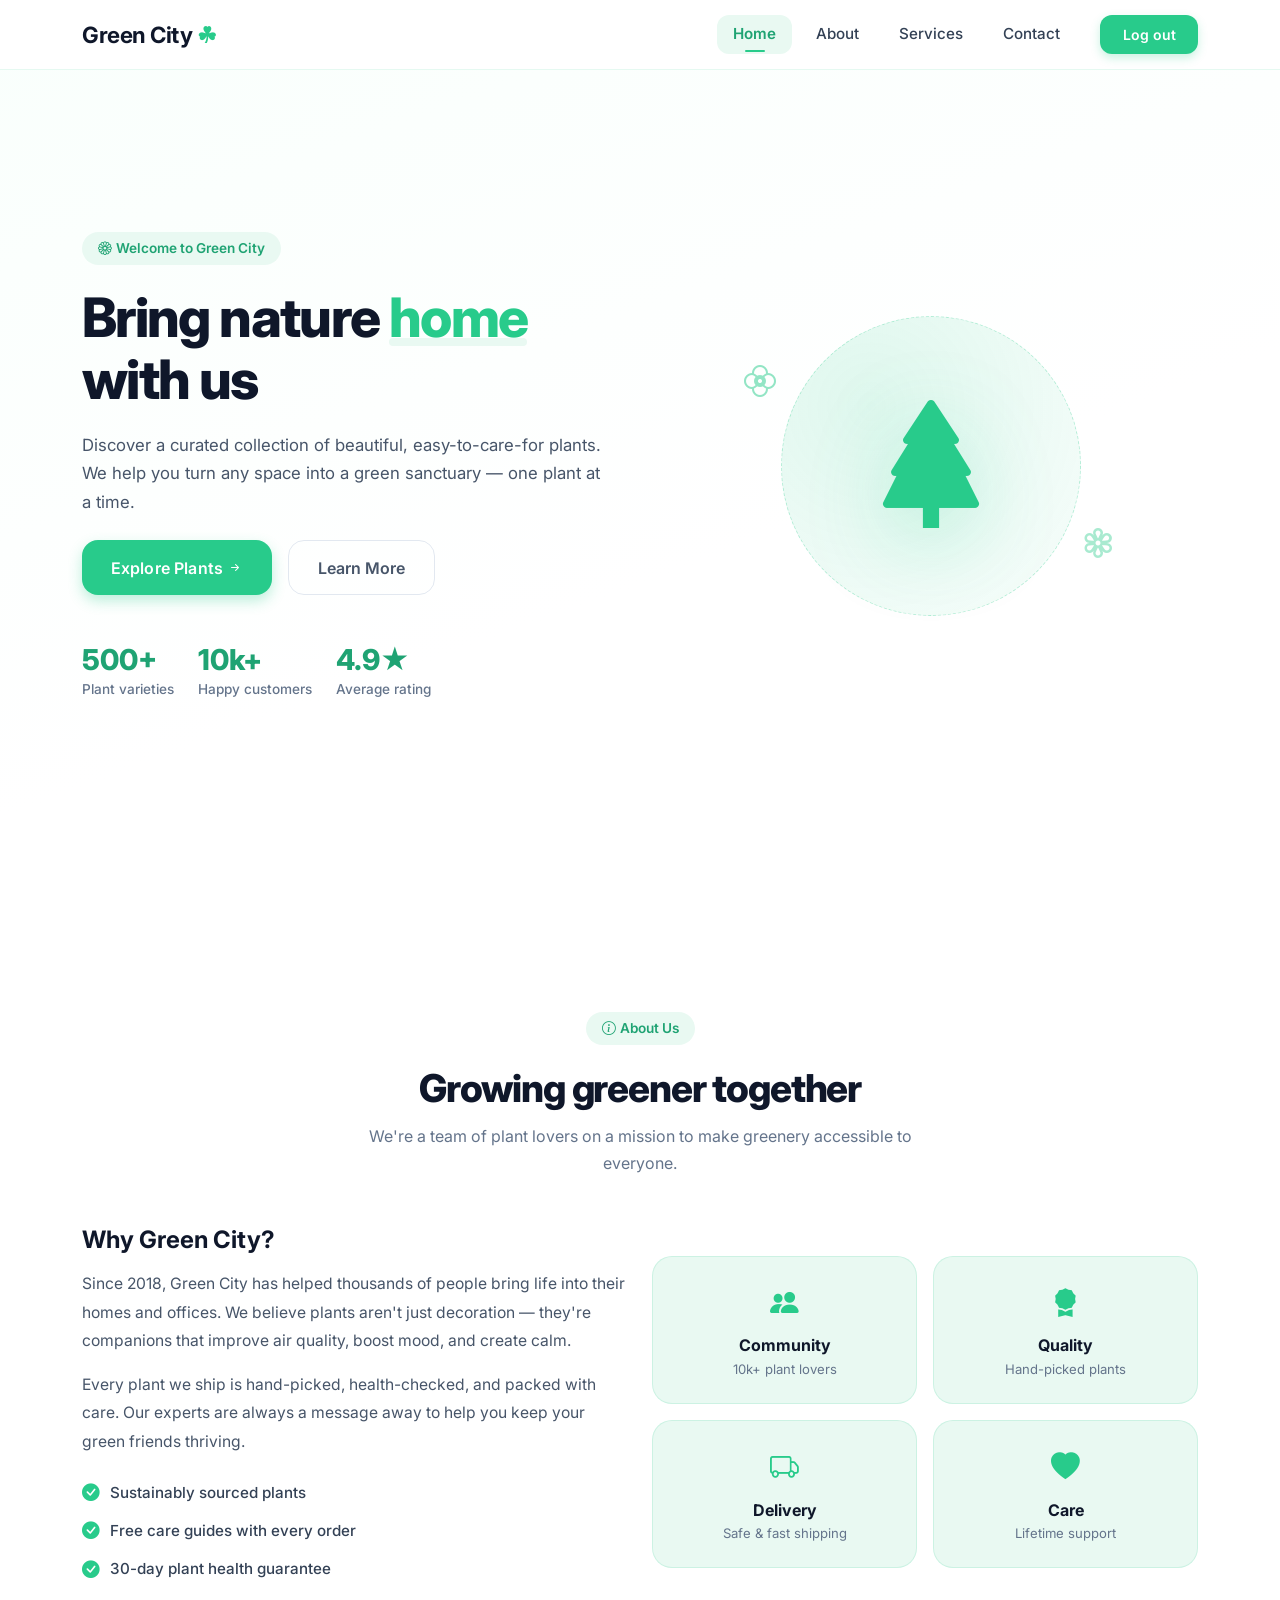
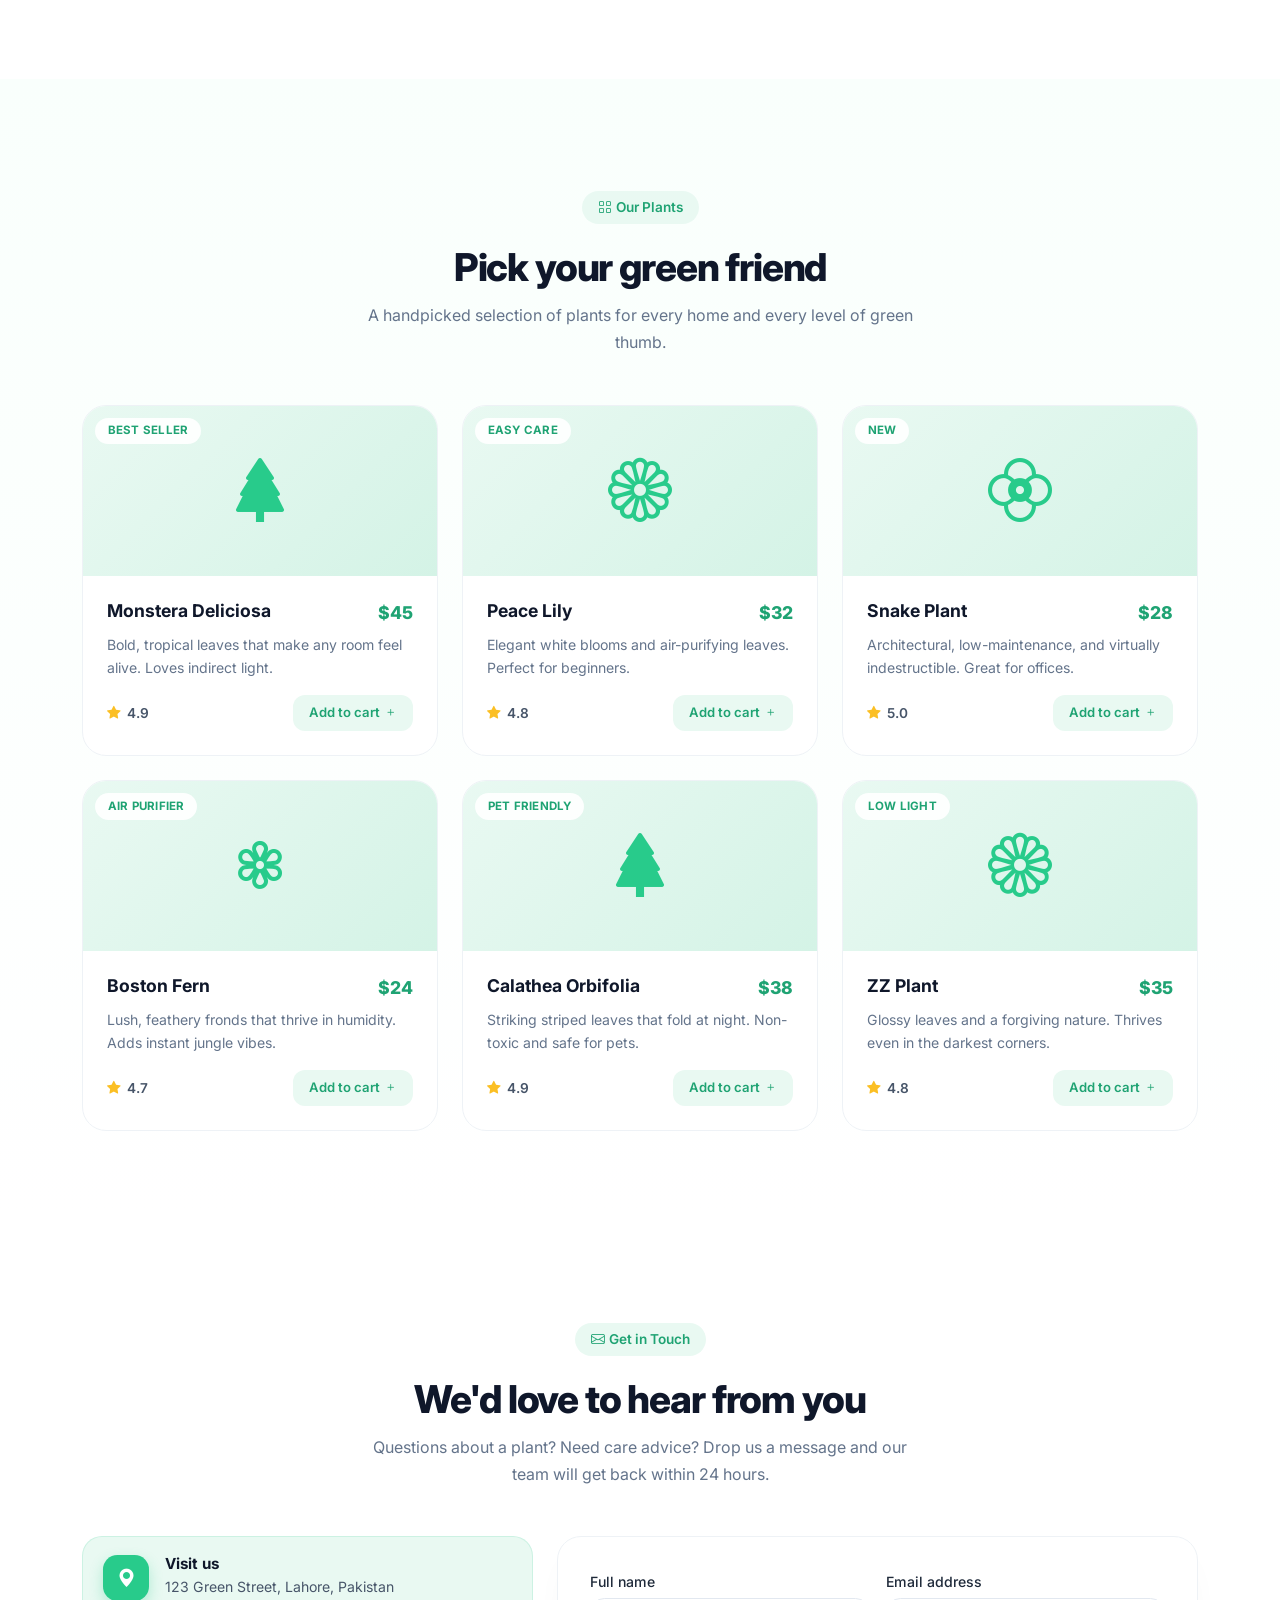
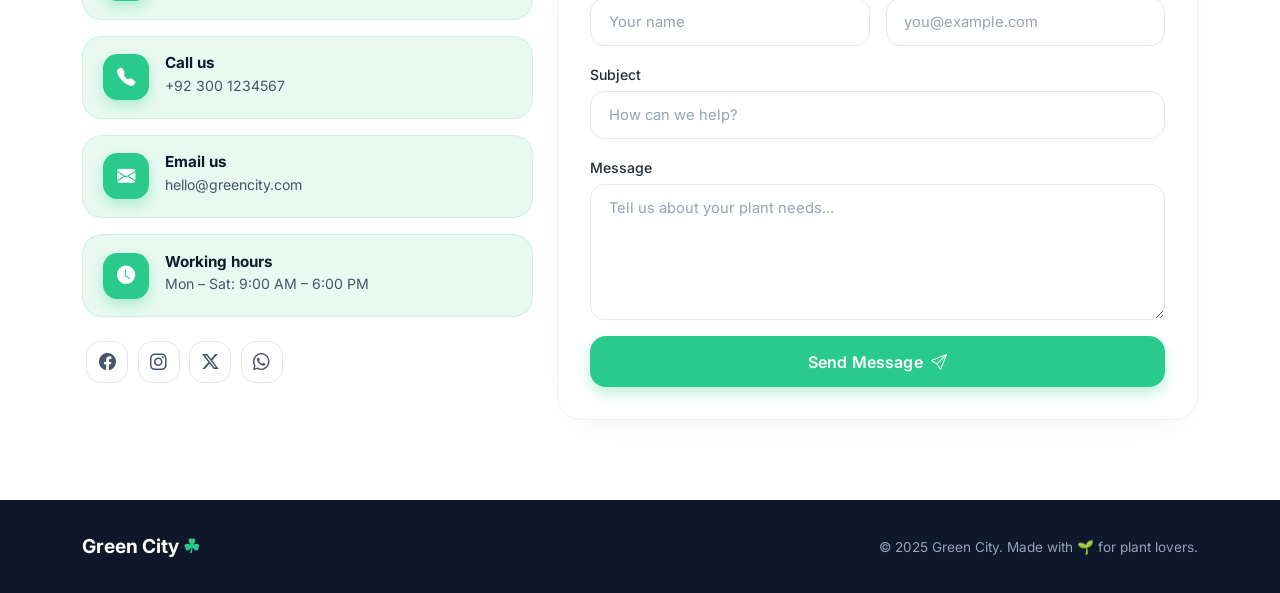
==== pages/dashboard.html @ d9aa39d7 "first commit" ====
<!DOCTYPE html>
<html lang="en">

<head>
    <meta charset="UTF-8">
    <meta name="viewport" content="width=device-width, initial-scale=1.0">
    <title>Dashboard · Green City ☘</title>
    <!-- Bootstrap 5 -->
    <link href="https://cdn.jsdelivr.net/npm/bootstrap@5.3.2/dist/css/bootstrap.min.css" rel="stylesheet">
    <!-- Bootstrap Icons -->
    <link rel="stylesheet" href="https://cdn.jsdelivr.net/npm/bootstrap-icons@1.11.3/font/bootstrap-icons.min.css">
    <!-- Google Font (Inter) -->
    <link href="https://fonts.googleapis.com/css2?family=Inter:opsz,wght@14..32,400;14..32,500;14..32,600;14..32,700;14..32,800&display=swap" rel="stylesheet">
    <!-- External CSS -->
    <link rel="stylesheet" href="../css/style.css">
    <link rel="shortcut icon" href="../fav.png" type="image/x-icon">

</head>

<body class="dashboard-body">

    <!-- ============================================
         NAVBAR
         ============================================ -->
    <nav class="navbar navbar-expand-lg dashboard-navbar fixed-top" id="mainNavbar">
        <div class="container">
            <a class="navbar-brand dashboard-brand" href="#home">
                Green City <span class="leaf">☘</span>
            </a>

            <button class="navbar-toggler" type="button" data-bs-toggle="collapse" data-bs-target="#navMenu" aria-controls="navMenu" aria-expanded="false" aria-label="Toggle navigation">
                <span class="navbar-toggler-icon"></span>
            </button>

            <div class="collapse navbar-collapse" id="navMenu">
                <ul class="navbar-nav ms-auto align-items-lg-center gap-lg-2">
                    <li class="nav-item">
                        <a class="nav-link dashboard-nav-link active" href="#home">Home</a>
                    </li>
                    <li class="nav-item">
                        <a class="nav-link dashboard-nav-link" href="#about">About</a>
                    </li>
                    <li class="nav-item">
                        <a class="nav-link dashboard-nav-link" href="#services">Services</a>
                    </li>
                    <li class="nav-item">
                        <a class="nav-link dashboard-nav-link" href="#contact">Contact</a>
                    </li>
                    <li class="nav-item ms-lg-3">
                        <a href="login.html" class="btn btn-sm dashboard-nav-btn">Log out</a>
                    </li>
                </ul>
            </div>
        </div>
    </nav>

    <!-- ============================================
         HOME SECTION
         ============================================ -->
    <section id="home" class="dashboard-section dashboard-home">
        <div class="container">
            <div class="row align-items-center g-5">
                <div class="col-lg-6" data-animate="fade-up">
                    <span class="dashboard-badge">
                        <i class="bi bi-flower1 me-1"></i> Welcome to Green City
                    </span>
                    <h1 class="dashboard-hero-title">
                        Bring nature <span class="text-brand">home</span> with us
                    </h1>
                    <p class="dashboard-hero-sub">
                        Discover a curated collection of beautiful, easy-to-care-for plants. We help you turn any space into a green sanctuary — one plant at a time.
                    </p>
                    <div class="d-flex flex-wrap gap-3 mt-4">
                        <a href="#services" class="btn-signup dashboard-cta">
                            Explore Plants <i class="bi bi-arrow-right-short ms-1"></i>
                        </a>
                        <a href="#about" class="btn btn-outline-secondary dashboard-cta-outline">
                            Learn More
                        </a>
                    </div>
                    <div class="d-flex flex-wrap gap-4 mt-5">
                        <div class="dashboard-stat">
                            <h3>500+</h3>
                            <p>Plant varieties</p>
                        </div>
                        <div class="dashboard-stat">
                            <h3>10k+</h3>
                            <p>Happy customers</p>
                        </div>
                        <div class="dashboard-stat">
                            <h3>4.9★</h3>
                            <p>Average rating</p>
                        </div>
                    </div>
                </div>

                <div class="col-lg-6 text-center" data-animate="fade-left">
                    <div class="dashboard-hero-visual">
                        <div class="dashboard-hero-circle"></div>
                        <i class="bi bi-tree-fill dashboard-hero-icon"></i>
                        <i class="bi bi-flower2 dashboard-hero-icon-2"></i>
                        <i class="bi bi-flower3 dashboard-hero-icon-3"></i>
                    </div>
                </div>
            </div>
        </div>
    </section>

    <!-- ============================================
         ABOUT SECTION
         ============================================ -->
    <section id="about" class="dashboard-section dashboard-about">
        <div class="container">
            <div class="text-center mb-5" data-animate="fade-up">
                <span class="dashboard-badge">
                    <i class="bi bi-info-circle me-1"></i> About Us
                </span>
                <h2 class="dashboard-section-title">Growing greener together</h2>
                <p class="dashboard-section-sub">
                    We're a team of plant lovers on a mission to make greenery accessible to everyone.
                </p>
            </div>

            <div class="row g-4 align-items-center">
                <div class="col-lg-6" data-animate="fade-right">
                    <h3 class="dashboard-about-heading">Why Green City?</h3>
                    <p class="dashboard-about-text">
                        Since 2018, Green City has helped thousands of people bring life into their homes and offices. We believe plants aren't just decoration — they're companions that improve air quality, boost mood, and create calm.
                    </p>
                    <p class="dashboard-about-text">
                        Every plant we ship is hand-picked, health-checked, and packed with care. Our experts are always a message away to help you keep your green friends thriving.
                    </p>
                    <ul class="dashboard-about-list">
                        <li><i class="bi bi-check-circle-fill"></i> Sustainably sourced plants</li>
                        <li><i class="bi bi-check-circle-fill"></i> Free care guides with every order</li>
                        <li><i class="bi bi-check-circle-fill"></i> 30-day plant health guarantee</li>
                    </ul>
                </div>

                <div class="col-lg-6" data-animate="fade-left">
                    <div class="row g-3">
                        <div class="col-6">
                            <div class="dashboard-info-card">
                                <i class="bi bi-people-fill"></i>
                                <h4>Community</h4>
                                <p>10k+ plant lovers</p>
                            </div>
                        </div>
                        <div class="col-6">
                            <div class="dashboard-info-card">
                                <i class="bi bi-award-fill"></i>
                                <h4>Quality</h4>
                                <p>Hand-picked plants</p>
                            </div>
                        </div>
                        <div class="col-6">
                            <div class="dashboard-info-card">
                                <i class="bi bi-truck"></i>
                                <h4>Delivery</h4>
                                <p>Safe & fast shipping</p>
                            </div>
                        </div>
                        <div class="col-6">
                            <div class="dashboard-info-card">
                                <i class="bi bi-heart-fill"></i>
                                <h4>Care</h4>
                                <p>Lifetime support</p>
                            </div>
                        </div>
                    </div>
                </div>
            </div>
        </div>
    </section>

    <!-- ============================================
         SERVICES / PLANTS SECTION
         ============================================ -->
    <section id="services" class="dashboard-section dashboard-services">
        <div class="container">
            <div class="text-center mb-5" data-animate="fade-up">
                <span class="dashboard-badge">
                    <i class="bi bi-grid me-1"></i> Our Plants
                </span>
                <h2 class="dashboard-section-title">Pick your green friend</h2>
                <p class="dashboard-section-sub">
                    A handpicked selection of plants for every home and every level of green thumb.
                </p>
            </div>

            <div class="row g-4">
                <!-- Plant 1 -->
                <div class="col-md-6 col-lg-4" data-animate="fade-up">
                    <div class="dashboard-plant-card">
                        <div class="dashboard-plant-img">
                            <i class="bi bi-tree-fill"></i>
                            <span class="dashboard-plant-tag">Best Seller</span>
                        </div>
                        <div class="dashboard-plant-body">
                            <div class="d-flex justify-content-between align-items-start">
                                <h4>Monstera Deliciosa</h4>
                                <span class="dashboard-plant-price">$45</span>
                            </div>
                            <p>Bold, tropical leaves that make any room feel alive. Loves indirect light.</p>
                            <div class="d-flex justify-content-between align-items-center mt-3">
                                <span class="dashboard-plant-rating"><i class="bi bi-star-fill"></i> 4.9</span>
                                <a href="#" class="dashboard-plant-btn">Add to cart <i class="bi bi-plus"></i></a>
                            </div>
                        </div>
                    </div>
                </div>

                <!-- Plant 2 -->
                <div class="col-md-6 col-lg-4" data-animate="fade-up" data-delay="100">
                    <div class="dashboard-plant-card">
                        <div class="dashboard-plant-img">
                            <i class="bi bi-flower1"></i>
                            <span class="dashboard-plant-tag">Easy Care</span>
                        </div>
                        <div class="dashboard-plant-body">
                            <div class="d-flex justify-content-between align-items-start">
                                <h4>Peace Lily</h4>
                                <span class="dashboard-plant-price">$32</span>
                            </div>
                            <p>Elegant white blooms and air-purifying leaves. Perfect for beginners.</p>
                            <div class="d-flex justify-content-between align-items-center mt-3">
                                <span class="dashboard-plant-rating"><i class="bi bi-star-fill"></i> 4.8</span>
                                <a href="#" class="dashboard-plant-btn">Add to cart <i class="bi bi-plus"></i></a>
                            </div>
                        </div>
                    </div>
                </div>

                <!-- Plant 3 -->
                <div class="col-md-6 col-lg-4" data-animate="fade-up" data-delay="200">
                    <div class="dashboard-plant-card">
                        <div class="dashboard-plant-img">
                            <i class="bi bi-flower2"></i>
                            <span class="dashboard-plant-tag">New</span>
                        </div>
                        <div class="dashboard-plant-body">
                            <div class="d-flex justify-content-between align-items-start">
                                <h4>Snake Plant</h4>
                                <span class="dashboard-plant-price">$28</span>
                            </div>
                            <p>Architectural, low-maintenance, and virtually indestructible. Great for offices.</p>
                            <div class="d-flex justify-content-between align-items-center mt-3">
                                <span class="dashboard-plant-rating"><i class="bi bi-star-fill"></i> 5.0</span>
                                <a href="#" class="dashboard-plant-btn">Add to cart <i class="bi bi-plus"></i></a>
                            </div>
                        </div>
                    </div>
                </div>

                <!-- Plant 4 -->
                <div class="col-md-6 col-lg-4" data-animate="fade-up">
                    <div class="dashboard-plant-card">
                        <div class="dashboard-plant-img">
                            <i class="bi bi-flower3"></i>
                            <span class="dashboard-plant-tag">Air Purifier</span>
                        </div>
                        <div class="dashboard-plant-body">
                            <div class="d-flex justify-content-between align-items-start">
                                <h4>Boston Fern</h4>
                                <span class="dashboard-plant-price">$24</span>
                            </div>
                            <p>Lush, feathery fronds that thrive in humidity. Adds instant jungle vibes.</p>
                            <div class="d-flex justify-content-between align-items-center mt-3">
                                <span class="dashboard-plant-rating"><i class="bi bi-star-fill"></i> 4.7</span>
                                <a href="#" class="dashboard-plant-btn">Add to cart <i class="bi bi-plus"></i></a>
                            </div>
                        </div>
                    </div>
                </div>

                <!-- Plant 5 -->
                <div class="col-md-6 col-lg-4" data-animate="fade-up" data-delay="100">
                    <div class="dashboard-plant-card">
                        <div class="dashboard-plant-img">
                            <i class="bi bi-tree-fill"></i>
                            <span class="dashboard-plant-tag">Pet Friendly</span>
                        </div>
                        <div class="dashboard-plant-body">
                            <div class="d-flex justify-content-between align-items-start">
                                <h4>Calathea Orbifolia</h4>
                                <span class="dashboard-plant-price">$38</span>
                            </div>
                            <p>Striking striped leaves that fold at night. Non-toxic and safe for pets.</p>
                            <div class="d-flex justify-content-between align-items-center mt-3">
                                <span class="dashboard-plant-rating"><i class="bi bi-star-fill"></i> 4.9</span>
                                <a href="#" class="dashboard-plant-btn">Add to cart <i class="bi bi-plus"></i></a>
                            </div>
                        </div>
                    </div>
                </div>

                <!-- Plant 6 -->
                <div class="col-md-6 col-lg-4" data-animate="fade-up" data-delay="200">
                    <div class="dashboard-plant-card">
                        <div class="dashboard-plant-img">
                            <i class="bi bi-flower1"></i>
                            <span class="dashboard-plant-tag">Low Light</span>
                        </div>
                        <div class="dashboard-plant-body">
                            <div class="d-flex justify-content-between align-items-start">
                                <h4>ZZ Plant</h4>
                                <span class="dashboard-plant-price">$35</span>
                            </div>
                            <p>Glossy leaves and a forgiving nature. Thrives even in the darkest corners.</p>
                            <div class="d-flex justify-content-between align-items-center mt-3">
                                <span class="dashboard-plant-rating"><i class="bi bi-star-fill"></i> 4.8</span>
                                <a href="#" class="dashboard-plant-btn">Add to cart <i class="bi bi-plus"></i></a>
                            </div>
                        </div>
                    </div>
                </div>
            </div>
        </div>
    </section>

    <!-- ============================================
         CONTACT SECTION
         ============================================ -->
    <section id="contact" class="dashboard-section dashboard-contact">
        <div class="container">
            <div class="text-center mb-5" data-animate="fade-up">
                <span class="dashboard-badge">
                    <i class="bi bi-envelope me-1"></i> Get in Touch
                </span>
                <h2 class="dashboard-section-title">We'd love to hear from you</h2>
                <p class="dashboard-section-sub">
                    Questions about a plant? Need care advice? Drop us a message and our team will get back within 24 hours.
                </p>
            </div>

            <div class="row g-4">
                <!-- Contact info -->
                <div class="col-lg-5" data-animate="fade-right">
                    <div class="dashboard-contact-info">
                        <div class="dashboard-contact-item">
                            <div class="dashboard-contact-icon">
                                <i class="bi bi-geo-alt-fill"></i>
                            </div>
                            <div>
                                <h5>Visit us</h5>
                                <p>123 Green Street, Lahore, Pakistan</p>
                            </div>
                        </div>

                        <div class="dashboard-contact-item">
                            <div class="dashboard-contact-icon">
                                <i class="bi bi-telephone-fill"></i>
                            </div>
                            <div>
                                <h5>Call us</h5>
                                <p>+92 300 1234567</p>
                            </div>
                        </div>

                        <div class="dashboard-contact-item">
                            <div class="dashboard-contact-icon">
                                <i class="bi bi-envelope-fill"></i>
                            </div>
                            <div>
                                <h5>Email us</h5>
                                <p>hello@greencity.com</p>
                            </div>
                        </div>

                        <div class="dashboard-contact-item">
                            <div class="dashboard-contact-icon">
                                <i class="bi bi-clock-fill"></i>
                            </div>
                            <div>
                                <h5>Working hours</h5>
                                <p>Mon – Sat: 9:00 AM – 6:00 PM</p>
                            </div>
                        </div>

                        <!-- Social icons -->
                        <div class="dashboard-contact-social">
                            <a href="#" aria-label="Facebook"><i class="bi bi-facebook"></i></a>
                            <a href="#" aria-label="Instagram"><i class="bi bi-instagram"></i></a>
                            <a href="#" aria-label="Twitter"><i class="bi bi-twitter-x"></i></a>
                            <a href="#" aria-label="WhatsApp"><i class="bi bi-whatsapp"></i></a>
                        </div>
                    </div>
                </div>

                <!-- Contact form -->
                <div class="col-lg-7" data-animate="fade-left">
                    <div class="dashboard-contact-form">
                        <form>
                            <div class="row g-3">
                                <div class="col-md-6">
                                    <label for="contactName" class="form-label">Full name</label>
                                    <input type="text" class="form-control" id="contactName" placeholder="Your name" required>
                                </div>
                                <div class="col-md-6">
                                    <label for="contactEmail" class="form-label">Email address</label>
                                    <input type="email" class="form-control" id="contactEmail" placeholder="you@example.com" required>
                                </div>
                                <div class="col-12">
                                    <label for="contactSubject" class="form-label">Subject</label>
                                    <input type="text" class="form-control" id="contactSubject" placeholder="How can we help?">
                                </div>
                                <div class="col-12">
                                    <label for="contactMessage" class="form-label">Message</label>
                                    <textarea class="form-control" id="contactMessage" rows="5" placeholder="Tell us about your plant needs..." required></textarea>
                                </div>
                                <div class="col-12">
                                    <button type="submit" class="btn-signup w-100">
                                        Send Message <i class="bi bi-send ms-1"></i>
                                    </button>
                                </div>
                            </div>
                        </form>
                    </div>
                </div>
            </div>
        </div>
    </section>

    <!-- ============================================
         FOOTER
         ============================================ -->
    <footer class="dashboard-footer">
        <div class="container">
            <div class="d-flex flex-wrap justify-content-between align-items-center gap-3">
                <div class="dashboard-brand-footer">Green City <span class="leaf">☘</span></div>
                <p class="mb-0 dashboard-footer-text">© 2025 Green City. Made with 🌱 for plant lovers.</p>
            </div>
        </div>
    </footer>

    <!-- Bootstrap JS -->
    <script src="https://cdn.jsdelivr.net/npm/bootstrap@5.3.2/dist/js/bootstrap.bundle.min.js"></script>

    <!-- DASHBOARD JS -->
    <script>
        document.querySelectorAll('a[href^="#"]').forEach(anchor => {
            anchor.addEventListener('click', function (e) {
                const targetId = this.getAttribute('href');
                if (targetId === '#') return;
                const target = document.querySelector(targetId);
                if (target) {
                    e.preventDefault();
                    const offset = 80;
                    const top = target.getBoundingClientRect().top + window.pageYOffset - offset;
                    window.scrollTo({ top, behavior: 'smooth' });

                    const navbarCollapse = document.getElementById('navMenu');
                    if (navbarCollapse.classList.contains('show')) {
                        new bootstrap.Collapse(navbarCollapse).hide();
                    }
                }
            });
        });

        const sections = document.querySelectorAll('section[id]');
        const navLinks = document.querySelectorAll('.dashboard-nav-link');

        function setActiveLink() {
            let current = '';
            const scrollPos = window.pageYOffset + 120;

            sections.forEach(section => {
                if (scrollPos >= section.offsetTop && scrollPos < section.offsetTop + section.offsetHeight) {
                    current = section.getAttribute('id');
                }
            });

            navLinks.forEach(link => {
                link.classList.remove('active');
                if (link.getAttribute('href') === '#' + current) {
                    link.classList.add('active');
                }
            });
        }

        window.addEventListener('scroll', setActiveLink);
        window.addEventListener('load', setActiveLink);

        const navbar = document.getElementById('mainNavbar');
        window.addEventListener('scroll', () => {
            if (window.pageYOffset > 20) {
                navbar.classList.add('navbar-scrolled');
            } else {
                navbar.classList.remove('navbar-scrolled');
            }
        });

        const animateEls = document.querySelectorAll('[data-animate]');
        const observer = new IntersectionObserver((entries) => {
            entries.forEach(entry => {
                if (entry.isIntersecting) {
                    const delay = entry.target.dataset.delay || 0;
                    setTimeout(() => {
                        entry.target.classList.add('animated');
                    }, delay);
                    observer.unobserve(entry.target);
                }
            });
        }, { threshold: 0.15 });

        animateEls.forEach(el => {
            el.classList.add('animate-init');
            observer.observe(el);
        });
    </script>

</body>

</html>
---- css/style.css ----
/* ============================================
   Green City ☘ - Signup/Login Styles
   #28CB8B Theme with Animations
   ============================================ */


/* --- base & theme --- */

:root {
    --brand: #28CB8B;
    --brand-light: #e9f9f2;
    --brand-dark: #1fa373;
}

* {
    box-sizing: border-box;
}

body {
    font-family: 'Inter', -apple-system, BlinkMacSystemFont, 'Segoe UI', Roboto, sans-serif;
    background: linear-gradient(145deg, #f9fffc 0%, #ffffff 100%);
    min-height: 100vh;
    display: flex;
    align-items: center;
    justify-content: center;
    margin: 0;
    padding: 1.5rem;
}


/* ============================================
   ANIMATIONS
   ============================================ */

@keyframes fadeInUp {
    from {
        opacity: 0;
        transform: translateY(30px);
    }
    to {
        opacity: 1;
        transform: translateY(0);
    }
}

@keyframes fadeInLeft {
    from {
        opacity: 0;
        transform: translateX(-30px);
    }
    to {
        opacity: 1;
        transform: translateX(0);
    }
}

@keyframes fadeInRight {
    from {
        opacity: 0;
        transform: translateX(30px);
    }
    to {
        opacity: 1;
        transform: translateX(0);
    }
}

@keyframes floatIcon {
    0%,
    100% {
        transform: translateY(0);
    }
    50% {
        transform: translateY(-10px);
    }
}

@keyframes pulseGlow {
    0%,
    100% {
        box-shadow: 0 6px 14px rgba(40, 203, 139, 0.3);
    }
    50% {
        box-shadow: 0 6px 22px rgba(40, 203, 139, 0.55);
    }
}

@keyframes shimmer {
    0% {
        background-position: -200% center;
    }
    100% {
        background-position: 200% center;
    }
}

@keyframes popIn {
    0% {
        opacity: 0;
        transform: scale(0.7);
    }
    70% {
        transform: scale(1.05);
    }
    100% {
        opacity: 1;
        transform: scale(1);
    }
}


/* main card – white, soft shadow, subtle green border */

.signup-card {
    background: #ffffff;
    border-radius: 2rem;
    box-shadow: 0 25px 50px -12px rgba(0, 0, 0, 0.15), 0 0 0 1px rgba(40, 203, 139, 0.15);
    overflow: hidden;
    width: 100%;
    max-width: 1100px;
    transition: all 0.2s ease;
    animation: fadeInUp 0.7s ease both;
}


/* left side – form area */

.signup-left {
    background: #ffffff;
    padding: 2.5rem 2.2rem;
    animation: fadeInLeft 0.8s ease 0.15s both;
}

@media (min-width: 768px) {
    .signup-left {
        padding: 3rem 3rem 3rem 3.2rem;
    }
}


/* right side – brand / visual (accent #28CB8B) */

.signup-right {
    background: var(--brand);
    background-image: radial-gradient(circle at 20% 30%, rgba(255, 255, 255, 0.18) 0%, transparent 40%), radial-gradient(circle at 80% 70%, rgba(255, 255, 255, 0.12) 0%, transparent 45%);
    color: white;
    padding: 2.5rem;
    display: flex;
    flex-direction: column;
    justify-content: center;
    align-items: center;
    text-align: center;
    min-height: 280px;
    position: relative;
    overflow: hidden;
    animation: fadeInRight 0.8s ease 0.25s both;
}

@media (min-width: 992px) {
    .signup-right {
        min-height: 100%;
        padding: 3rem 2.5rem;
    }
}


/* decorative circles (white transparent) */

.signup-right::before {
    content: '';
    position: absolute;
    top: -30px;
    right: -30px;
    width: 160px;
    height: 160px;
    border-radius: 50%;
    background: rgba(255, 255, 255, 0.08);
    pointer-events: none;
    animation: popIn 1.2s ease 0.5s both;
}

.signup-right::after {
    content: '';
    position: absolute;
    bottom: -40px;
    left: -20px;
    width: 200px;
    height: 200px;
    border-radius: 50%;
    background: rgba(255, 255, 255, 0.06);
    pointer-events: none;
    animation: popIn 1.4s ease 0.7s both;
}


/* brand name – Green City ☘ */

.brand-name {
    font-weight: 700;
    font-size: 1.6rem;
    letter-spacing: -0.02em;
    margin-bottom: 0.75rem;
    color: #ffffff;
    position: relative;
    z-index: 2;
    animation: fadeInUp 0.6s ease 0.4s both;
    display: inline-flex;
    align-items: center;
    gap: 0.3rem;
}

.brand-name .leaf {
    display: inline-block;
    animation: floatIcon 3s ease-in-out infinite;
    font-size: 1.4rem;
}


/* brand icon & heading */

.brand-icon {
    font-size: 2.8rem;
    margin-bottom: 0.75rem;
    color: rgba(255, 255, 255, 0.95);
    filter: drop-shadow(0 4px 6px rgba(0, 0, 0, 0.05));
    position: relative;
    z-index: 1;
    animation: floatIcon 3.5s ease-in-out infinite;
}

.brand-title {
    font-weight: 600;
    font-size: 1.8rem;
    letter-spacing: -0.02em;
    margin-bottom: 0.5rem;
    line-height: 1.3;
    position: relative;
    z-index: 1;
    animation: fadeInUp 0.7s ease 0.55s both;
}

.brand-sub {
    font-size: 1rem;
    opacity: 0.9;
    font-weight: 400;
    max-width: 280px;
    margin: 0 auto;
    position: relative;
    z-index: 1;
    animation: fadeInUp 0.7s ease 0.65s both;
}


/* form elements */

.form-label {
    font-weight: 500;
    font-size: 0.9rem;
    color: #1f2a3a;
    margin-bottom: 0.4rem;
}

.form-control {
    border: 1.5px solid #e2e8f0;
    border-radius: 1rem;
    padding: 0.8rem 1.2rem;
    font-size: 0.95rem;
    transition: all 0.2s ease;
    background-color: #ffffff;
    animation: fadeInUp 0.5s ease 0.3s both;
}

.form-control:focus {
    border-color: var(--brand);
    box-shadow: 0 0 0 4px rgba(40, 203, 139, 0.2);
    outline: none;
    transform: translateY(-1px);
}

.form-control::placeholder {
    color: #94a3b8;
    font-weight: 400;
}


/* stagger input animations */

.signup-left .mb-3:nth-of-type(1) .form-control {
    animation-delay: 0.3s;
}

.signup-left .mb-3:nth-of-type(2) .form-control {
    animation-delay: 0.4s;
}

.signup-left .mb-3:nth-of-type(3) .form-control {
    animation-delay: 0.5s;
}


/* custom checkbox */

.form-check-input {
    width: 1.1rem;
    height: 1.1rem;
    border: 1.5px solid #cbd5e1;
    border-radius: 0.35rem;
    margin-top: 0.2rem;
    cursor: pointer;
    transition: all 0.15s ease;
}

.form-check-input:checked {
    background-color: var(--brand);
    border-color: var(--brand);
}

.form-check-input:focus {
    box-shadow: 0 0 0 4px rgba(40, 203, 139, 0.25);
    border-color: var(--brand);
}

.form-check-label {
    font-size: 0.9rem;
    color: #334155;
    margin-left: 0.2rem;
    cursor: pointer;
}


/* button */

.btn-signup {
    background: var(--brand);
    border: none;
    color: white;
    font-weight: 600;
    padding: 0.9rem 1.5rem;
    border-radius: 1rem;
    font-size: 1rem;
    letter-spacing: 0.01em;
    transition: all 0.25s ease;
    box-shadow: 0 6px 14px rgba(40, 203, 139, 0.3);
    width: 100%;
    cursor: pointer;
    position: relative;
    overflow: hidden;
    animation: fadeInUp 0.6s ease 0.7s both, pulseGlow 3s ease-in-out 1.5s infinite;
}

.btn-signup::before {
    content: '';
    position: absolute;
    top: 0;
    left: -100%;
    width: 100%;
    height: 100%;
    background: linear-gradient(90deg, transparent, rgba(255, 255, 255, 0.3), transparent);
    transition: left 0.5s ease;
}

.btn-signup:hover::before {
    left: 100%;
}

.btn-signup:hover {
    background: var(--brand-dark);
    box-shadow: 0 8px 18px rgba(40, 203, 139, 0.4);
    transform: translateY(-2px);
    color: white;
}

.btn-signup:active {
    transform: translateY(0) scale(0.98);
    box-shadow: 0 4px 10px rgba(40, 203, 139, 0.3);
}

.btn-signup:focus-visible {
    outline: 2px solid var(--brand-dark);
    outline-offset: 2px;
}


/* guest button */

.btn-outline-secondary {
    transition: all 0.25s ease;
    animation: fadeInUp 0.6s ease 0.8s both;
}

.btn-outline-secondary:hover {
    background-color: var(--brand-light);
    border-color: var(--brand) !important;
    color: var(--brand-dark) !important;
    transform: translateY(-2px);
}


/* links */

.login-link {
    color: var(--brand-dark);
    font-weight: 600;
    text-decoration: none;
    transition: color 0.15s;
    position: relative;
}

.login-link::after {
    content: '';
    position: absolute;
    bottom: -2px;
    left: 0;
    width: 0;
    height: 2px;
    background: var(--brand);
    transition: width 0.25s ease;
}

.login-link:hover {
    color: var(--brand);
}

.login-link:hover::after {
    width: 100%;
}


/* small text */

.text-muted-custom {
    color: #64748b;
    font-size: 0.85rem;
    animation: fadeInUp 0.6s ease 0.9s both;
}


/* left side heading */

.welcome-heading {
    font-weight: 700;
    font-size: 1.9rem;
    letter-spacing: -0.02em;
    color: #0f172a;
    margin-bottom: 0.25rem;
    animation: fadeInUp 0.6s ease 0.2s both;
}

.welcome-sub {
    color: #475569;
    font-size: 1rem;
    margin-bottom: 1.8rem;
    animation: fadeInUp 0.6s ease 0.3s both;
}


/* inner wrapper for form */

.signup-left .inner {
    max-width: 400px;
    margin: 0 auto;
}


/* social proof badges on right side */

.badge {
    font-weight: 500;
    font-size: 0.85rem;
    animation: popIn 0.6s ease 0.9s both;
}


/* responsiveness tweaks */

@media (max-width: 767.98px) {
    .signup-card {
        border-radius: 1.5rem;
    }
    .signup-left {
        padding: 1.8rem 1.5rem;
    }
    .welcome-heading {
        font-size: 1.6rem;
    }
    .brand-title {
        font-size: 1.5rem;
    }
    .brand-name {
        font-size: 1.3rem;
    }
    body {
        padding: 0.8rem;
    }
}


/* reduced motion */

@media (prefers-reduced-motion: reduce) {
    *,
    *::before,
    *::after {
        animation-duration: 0.01ms !important;
        animation-iteration-count: 1 !important;
        transition-duration: 0.01ms !important;
    }
}
/* ============================================
   DASHBOARD STYLES – Green City ☘
   ============================================ */

body.dashboard-body {
  display: block;
  padding: 0;
  background: #ffffff;
  overflow-x: hidden;
}

/* ---- NAVBAR ---- */
.dashboard-navbar {
  background: rgba(255, 255, 255, 0.92);
  backdrop-filter: blur(12px);
  -webkit-backdrop-filter: blur(12px);
  border-bottom: 1px solid rgba(40, 203, 139, 0.12);
  padding: 0.8rem 0;
  transition: all 0.3s ease;
  z-index: 1030;
}

.dashboard-navbar.navbar-scrolled {
  box-shadow: 0 8px 30px -10px rgba(0, 0, 0, 0.12);
  padding: 0.5rem 0;
}

.dashboard-brand {
  font-weight: 700;
  font-size: 1.4rem;
  color: #0f172a !important;
  letter-spacing: -0.02em;
  display: inline-flex;
  align-items: center;
  gap: 0.25rem;
}

.dashboard-brand .leaf {
  display: inline-block;
  animation: floatIcon 3s ease-in-out infinite;
  color: var(--brand);
}

.dashboard-nav-link {
  color: #334155 !important;
  font-weight: 500;
  font-size: 0.95rem;
  padding: 0.5rem 1rem !important;
  border-radius: 0.75rem;
  position: relative;
  transition: all 0.2s ease;
}

.dashboard-nav-link::after {
  content: '';
  position: absolute;
  bottom: 2px;
  left: 50%;
  transform: translateX(-50%);
  width: 0;
  height: 2px;
  background: var(--brand);
  border-radius: 2px;
  transition: width 0.25s ease;
}

.dashboard-nav-link:hover {
  color: var(--brand-dark) !important;
  background: var(--brand-light);
}

.dashboard-nav-link.active {
  color: var(--brand-dark) !important;
  background: var(--brand-light);
  font-weight: 600;
}

.dashboard-nav-link.active::after {
  width: 20px;
}

.dashboard-nav-btn {
  background: var(--brand);
  color: white;
  font-weight: 600;
  border-radius: 0.75rem;
  padding: 0.55rem 1.4rem;
  border: none;
  transition: all 0.25s ease;
  box-shadow: 0 4px 10px rgba(40, 203, 139, 0.25);
}

.dashboard-nav-btn:hover {
  background: var(--brand-dark);
  color: white;
  transform: translateY(-1px);
  box-shadow: 0 6px 16px rgba(40, 203, 139, 0.35);
}

/* ---- SECTIONS ---- */
.dashboard-section {
  padding: 7rem 0 5rem;
  position: relative;
}

.dashboard-home {
  background: linear-gradient(160deg, #f9fffc 0%, #ffffff 60%);
  min-height: 100vh;
  display: flex;
  align-items: center;
}

.dashboard-about {
  background: #ffffff;
}

.dashboard-services {
  background: linear-gradient(180deg, #f9fffc 0%, #ffffff 100%);
}

/* ---- BADGE ---- */
.dashboard-badge {
  display: inline-flex;
  align-items: center;
  background: var(--brand-light);
  color: var(--brand-dark);
  font-weight: 600;
  font-size: 0.85rem;
  padding: 0.4rem 1rem;
  border-radius: 2rem;
  margin-bottom: 1.25rem;
  animation: popIn 0.6s ease both;
}

/* ---- HERO ---- */
.dashboard-hero-title {
  font-weight: 800;
  font-size: clamp(2.2rem, 5vw, 3.4rem);
  letter-spacing: -0.03em;
  color: #0f172a;
  line-height: 1.15;
  margin-bottom: 1.25rem;
}

.text-brand {
  color: var(--brand);
  position: relative;
}

.text-brand::after {
  content: '';
  position: absolute;
  bottom: 4px;
  left: 0;
  width: 100%;
  height: 8px;
  background: var(--brand-light);
  z-index: -1;
  border-radius: 4px;
}

.dashboard-hero-sub {
  font-size: 1.05rem;
  color: #475569;
  line-height: 1.7;
  max-width: 520px;
}

.dashboard-cta {
  display: inline-flex;
  align-items: center;
  padding: 0.9rem 1.8rem;
  border-radius: 1rem;
  width: auto;
  text-decoration: none;
}

.dashboard-cta-outline {
  border-radius: 1rem;
  padding: 0.9rem 1.8rem;
  font-weight: 600;
  border: 1.5px solid #e2e8f0;
  color: #475569;
  transition: all 0.25s ease;
}

.dashboard-cta-outline:hover {
  background: var(--brand-light);
  border-color: var(--brand);
  color: var(--brand-dark);
  transform: translateY(-2px);
}

/* ---- STATS ---- */
.dashboard-stat h3 {
  font-weight: 800;
  font-size: 1.8rem;
  color: var(--brand-dark);
  margin-bottom: 0.1rem;
}

.dashboard-stat p {
  font-size: 0.85rem;
  color: #64748b;
  margin: 0;
  font-weight: 500;
}

/* ---- HERO VISUAL ---- */
.dashboard-hero-visual {
  position: relative;
  height: 360px;
  display: flex;
  align-items: center;
  justify-content: center;
}

.dashboard-hero-circle {
  position: absolute;
  width: 300px;
  height: 300px;
  border-radius: 50%;
  background: radial-gradient(circle at 30% 30%, rgba(40, 203, 139, 0.15), rgba(40, 203, 139, 0.03));
  border: 1.5px dashed rgba(40, 203, 139, 0.3);
  animation: floatIcon 6s ease-in-out infinite;
}

.dashboard-hero-icon {
  font-size: 8rem;
  color: var(--brand);
  position: relative;
  z-index: 1;
  filter: drop-shadow(0 20px 40px rgba(40, 203, 139, 0.25));
  animation: floatIcon 4s ease-in-out infinite;
}

.dashboard-hero-icon-2 {
  position: absolute;
  top: 20%;
  left: 15%;
  font-size: 2rem;
  color: var(--brand);
  opacity: 0.5;
  animation: floatIcon 5s ease-in-out 0.5s infinite;
}

.dashboard-hero-icon-3 {
  position: absolute;
  bottom: 20%;
  right: 15%;
  font-size: 2.5rem;
  color: var(--brand);
  opacity: 0.4;
  animation: floatIcon 4.5s ease-in-out 1s infinite;
}

/* ---- SECTION TITLES ---- */
.dashboard-section-title {
  font-weight: 800;
  font-size: clamp(1.8rem, 3.5vw, 2.4rem);
  letter-spacing: -0.03em;
  color: #0f172a;
  margin-bottom: 0.75rem;
}

.dashboard-section-sub {
  color: #64748b;
  font-size: 1rem;
  max-width: 560px;
  margin: 0 auto;
  line-height: 1.7;
}

/* ---- ABOUT ---- */
.dashboard-about-heading {
  font-weight: 700;
  font-size: 1.5rem;
  color: #0f172a;
  margin-bottom: 1rem;
}

.dashboard-about-text {
  color: #475569;
  font-size: 0.98rem;
  line-height: 1.8;
  margin-bottom: 1rem;
}

.dashboard-about-list {
  list-style: none;
  padding: 0;
  margin-top: 1.5rem;
}

.dashboard-about-list li {
  display: flex;
  align-items: center;
  gap: 0.6rem;
  color: #334155;
  font-size: 0.95rem;
  font-weight: 500;
  margin-bottom: 0.75rem;
}

.dashboard-about-list li i {
  color: var(--brand);
  font-size: 1.1rem;
}

.dashboard-info-card {
  background: var(--brand-light);
  border: 1px solid rgba(40, 203, 139, 0.15);
  border-radius: 1.25rem;
  padding: 1.5rem;
  text-align: center;
  transition: all 0.3s ease;
  height: 100%;
}

.dashboard-info-card:hover {
  transform: translateY(-4px);
  box-shadow: 0 12px 30px -10px rgba(40, 203, 139, 0.3);
  border-color: var(--brand);
}

.dashboard-info-card i {
  font-size: 1.8rem;
  color: var(--brand);
  margin-bottom: 0.75rem;
  display: inline-block;
}

.dashboard-info-card h4 {
  font-size: 1rem;
  font-weight: 700;
  color: #0f172a;
  margin-bottom: 0.25rem;
}

.dashboard-info-card p {
  font-size: 0.82rem;
  color: #64748b;
  margin: 0;
}

/* ---- PLANT CARDS ---- */
.dashboard-plant-card {
  background: #ffffff;
  border: 1px solid #eef2f6;
  border-radius: 1.5rem;
  overflow: hidden;
  height: 100%;
  transition: all 0.35s cubic-bezier(0.2, 0.8, 0.2, 1);
  display: flex;
  flex-direction: column;
}

.dashboard-plant-card:hover {
  transform: translateY(-8px);
  box-shadow: 0 25px 50px -15px rgba(40, 203, 139, 0.25);
  border-color: rgba(40, 203, 139, 0.3);
}

.dashboard-plant-img {
  position: relative;
  height: 170px;
  background: linear-gradient(135deg, #e9f9f2 0%, #d4f3e6 100%);
  display: flex;
  align-items: center;
  justify-content: center;
  overflow: hidden;
}

.dashboard-plant-img i {
  font-size: 4rem;
  color: var(--brand);
  transition: transform 0.4s ease;
}

.dashboard-plant-card:hover .dashboard-plant-img i {
  transform: scale(1.15) rotate(-5deg);
}

.dashboard-plant-tag {
  position: absolute;
  top: 12px;
  left: 12px;
  background: rgba(255, 255, 255, 0.9);
  backdrop-filter: blur(4px);
  color: var(--brand-dark);
  font-size: 0.72rem;
  font-weight: 700;
  padding: 0.3rem 0.8rem;
  border-radius: 2rem;
  letter-spacing: 0.02em;
  text-transform: uppercase;
}

.dashboard-plant-body {
  padding: 1.5rem;
  flex: 1;
  display: flex;
  flex-direction: column;
}

.dashboard-plant-body h4 {
  font-size: 1.1rem;
  font-weight: 700;
  color: #0f172a;
  margin-bottom: 0.25rem;
}

.dashboard-plant-price {
  font-weight: 800;
  color: var(--brand-dark);
  font-size: 1.1rem;
}

.dashboard-plant-body p {
  font-size: 0.88rem;
  color: #64748b;
  line-height: 1.6;
  margin: 0.5rem 0 0;
  flex: 1;
}

.dashboard-plant-rating {
  font-size: 0.85rem;
  font-weight: 600;
  color: #475569;
}

.dashboard-plant-rating i {
  color: #fbbf24;
  margin-right: 0.2rem;
}

.dashboard-plant-btn {
  display: inline-flex;
  align-items: center;
  gap: 0.25rem;
  background: var(--brand-light);
  color: var(--brand-dark);
  font-weight: 600;
  font-size: 0.82rem;
  padding: 0.5rem 1rem;
  border-radius: 0.75rem;
  text-decoration: none;
  transition: all 0.25s ease;
}

.dashboard-plant-btn:hover {
  background: var(--brand);
  color: white;
  transform: translateX(2px);
}

/* ---- FOOTER ---- */
.dashboard-footer {
  background: #0f172a;
  padding: 2rem 0;
}

.dashboard-brand-footer {
  font-weight: 700;
  font-size: 1.2rem;
  color: #ffffff;
  display: inline-flex;
  align-items: center;
  gap: 0.25rem;
}

.dashboard-brand-footer .leaf {
  color: var(--brand);
}

.dashboard-footer-text {
  color: #94a3b8;
  font-size: 0.85rem;
}

/* ---- SCROLL REVEAL ---- */
.animate-init {
  opacity: 0;
  transform: translateY(30px);
  transition: opacity 0.7s ease, transform 0.7s cubic-bezier(0.2, 0.8, 0.2, 1);
}

[data-animate="fade-left"].animate-init {
  transform: translateX(30px);
}

[data-animate="fade-right"].animate-init {
  transform: translateX(-30px);
}

.animate-init.animated {
  opacity: 1;
  transform: translate(0, 0);
}

/* ---- RESPONSIVE ---- */
@media (max-width: 991.98px) {
  .dashboard-navbar .navbar-collapse {
    background: #ffffff;
    border-radius: 1rem;
    padding: 1rem;
    margin-top: 0.75rem;
    box-shadow: 0 12px 30px -10px rgba(0, 0, 0, 0.15);
  }

  .dashboard-nav-btn {
    display: inline-block;
    margin-top: 0.5rem;
    text-align: center;
  }

  .dashboard-hero-visual {
    height: 280px;
  }

  .dashboard-hero-circle {
    width: 220px;
    height: 220px;
  }

  .dashboard-hero-icon {
    font-size: 6rem;
  }
}

@media (max-width: 767.98px) {
  .dashboard-section {
    padding: 5.5rem 0 3.5rem;
  }

  .dashboard-hero-title {
    font-size: 2rem;
  }

  .dashboard-stat h3 {
    font-size: 1.4rem;
  }

  .dashboard-hero-visual {
    height: 220px;
  }

  .dashboard-hero-icon {
    font-size: 5rem;
  }
}
/* ============================================
   CONTACT SECTION
   ============================================ */

.dashboard-contact {
  background: #ffffff;
}

/* --- Contact info cards --- */
.dashboard-contact-info {
  height: 100%;
  display: flex;
  flex-direction: column;
  gap: 1rem;
}

.dashboard-contact-item {
  display: flex;
  align-items: flex-start;
  gap: 1rem;
  padding: 1.1rem 1.25rem;
  background: var(--brand-light);
  border: 1px solid rgba(40, 203, 139, 0.15);
  border-radius: 1.25rem;
  transition: all 0.3s ease;
}

.dashboard-contact-item:hover {
  transform: translateX(4px);
  border-color: var(--brand);
  box-shadow: 0 10px 25px -12px rgba(40, 203, 139, 0.35);
}

.dashboard-contact-icon {
  flex-shrink: 0;
  width: 46px;
  height: 46px;
  border-radius: 0.9rem;
  background: var(--brand);
  color: #ffffff;
  display: flex;
  align-items: center;
  justify-content: center;
  font-size: 1.15rem;
  box-shadow: 0 6px 14px rgba(40, 203, 139, 0.3);
}

.dashboard-contact-item h5 {
  font-size: 0.95rem;
  font-weight: 700;
  color: #0f172a;
  margin-bottom: 0.15rem;
}

.dashboard-contact-item p {
  font-size: 0.88rem;
  color: #475569;
  margin: 0;
  line-height: 1.5;
}

/* --- Social icons --- */
.dashboard-contact-social {
  display: flex;
  gap: 0.6rem;
  margin-top: 0.5rem;
  padding-left: 0.25rem;
}

.dashboard-contact-social a {
  width: 42px;
  height: 42px;
  border-radius: 0.9rem;
  background: #ffffff;
  border: 1.5px solid #e2e8f0;
  color: #475569;
  display: flex;
  align-items: center;
  justify-content: center;
  font-size: 1.05rem;
  text-decoration: none;
  transition: all 0.25s ease;
}

.dashboard-contact-social a:hover {
  background: var(--brand);
  border-color: var(--brand);
  color: #ffffff;
  transform: translateY(-3px);
  box-shadow: 0 8px 18px rgba(40, 203, 139, 0.35);
}

/* --- Contact form --- */
.dashboard-contact-form {
  background: #ffffff;
  border: 1px solid #eef2f6;
  border-radius: 1.5rem;
  padding: 2rem;
  box-shadow: 0 15px 40px -20px rgba(0, 0, 0, 0.08);
  transition: all 0.3s ease;
}

.dashboard-contact-form:hover {
  border-color: rgba(40, 203, 139, 0.25);
  box-shadow: 0 25px 50px -20px rgba(40, 203, 139, 0.2);
}

.dashboard-contact-form .form-label {
  font-weight: 500;
  font-size: 0.88rem;
  color: #1f2a3a;
  margin-bottom: 0.35rem;
}

.dashboard-contact-form .form-control {
  border: 1.5px solid #e2e8f0;
  border-radius: 0.9rem;
  padding: 0.75rem 1.1rem;
  font-size: 0.92rem;
  transition: all 0.2s ease;
  background-color: #ffffff;
}

.dashboard-contact-form .form-control:focus {
  border-color: var(--brand);
  box-shadow: 0 0 0 4px rgba(40, 203, 139, 0.18);
  outline: none;
}

.dashboard-contact-form textarea.form-control {
  resize: vertical;
  min-height: 120px;
}

.dashboard-contact-form .btn-signup {
  padding: 0.85rem 1.5rem;
  border-radius: 1rem;
}

/* --- Contact responsive --- */
@media (max-width: 991.98px) {
  .dashboard-contact-info {
    margin-bottom: 1.5rem;
  }

  .dashboard-contact-form {
    padding: 1.5rem;
  }
}

@media (max-width: 575.98px) {
  .dashboard-contact-form {
    padding: 1.25rem;
  }

  .dashboard-contact-icon {
    width: 40px;
    height: 40px;
    font-size: 1rem;
  }
}
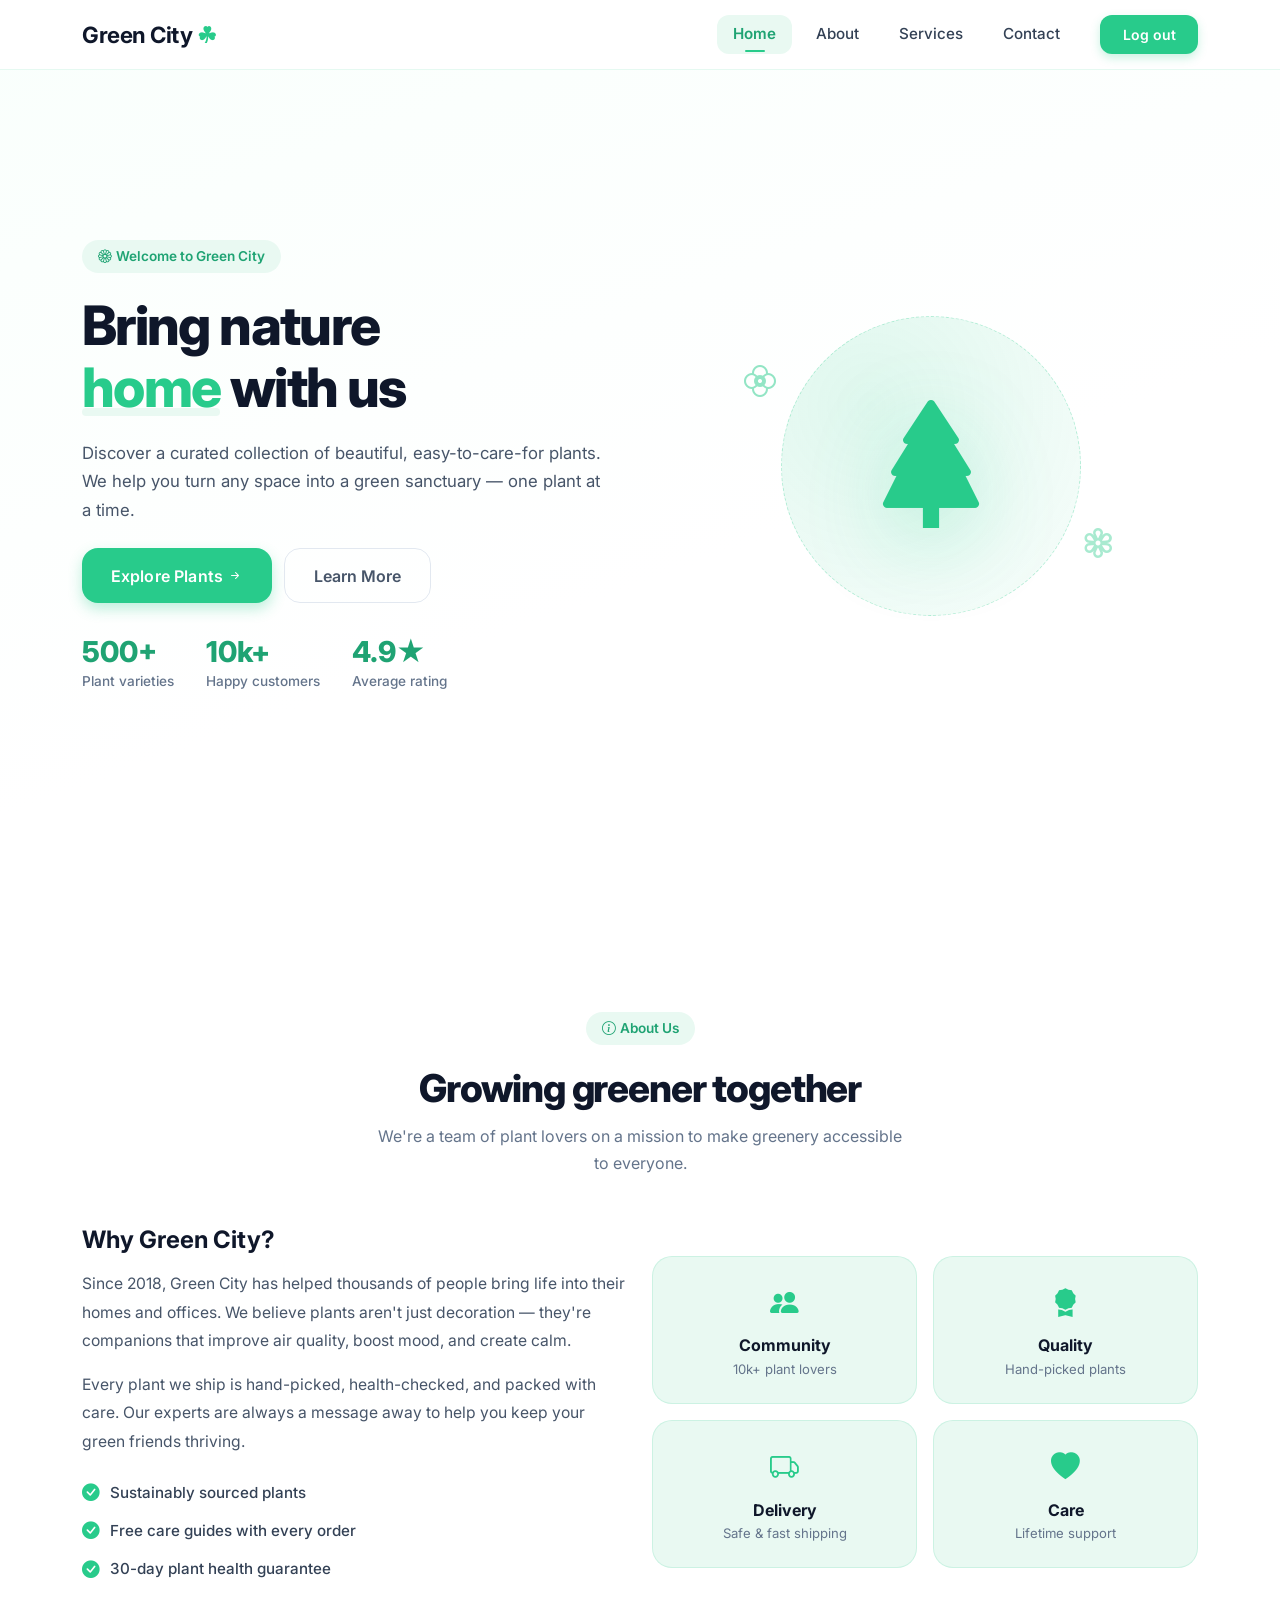
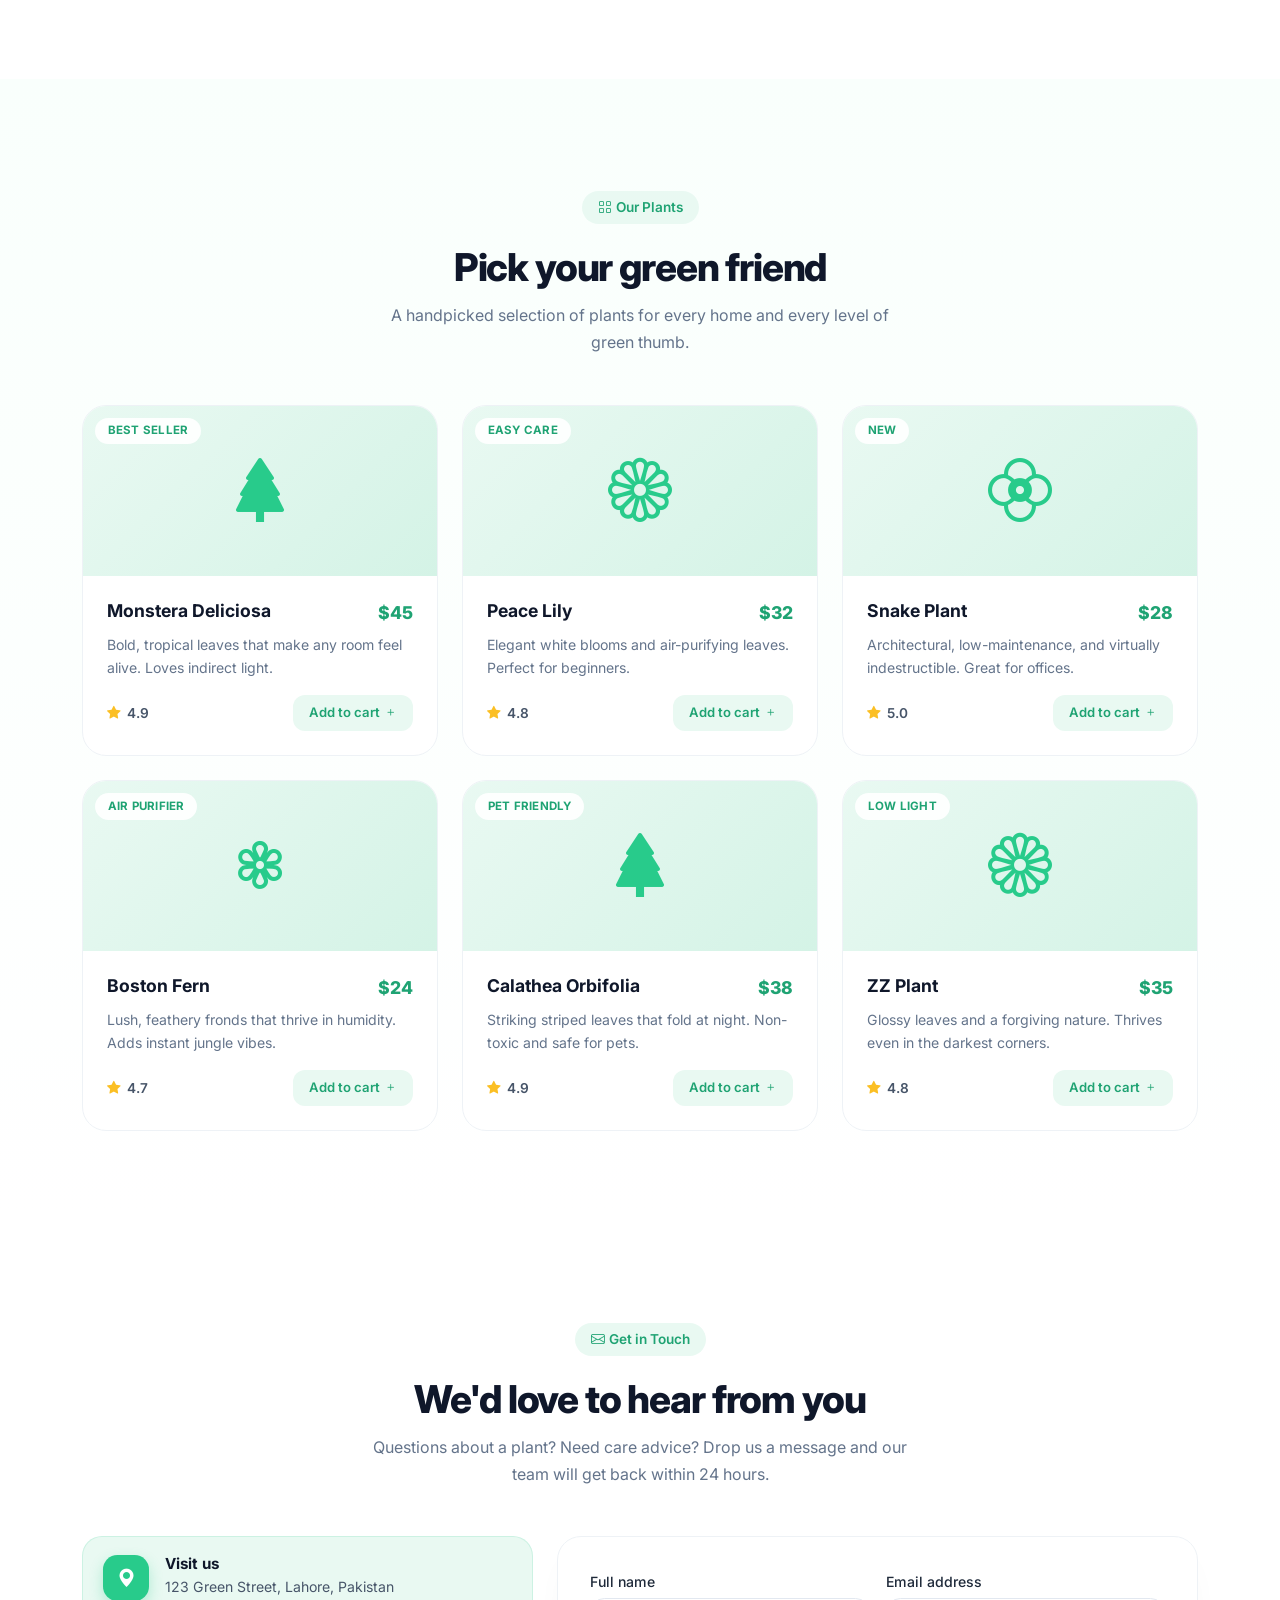
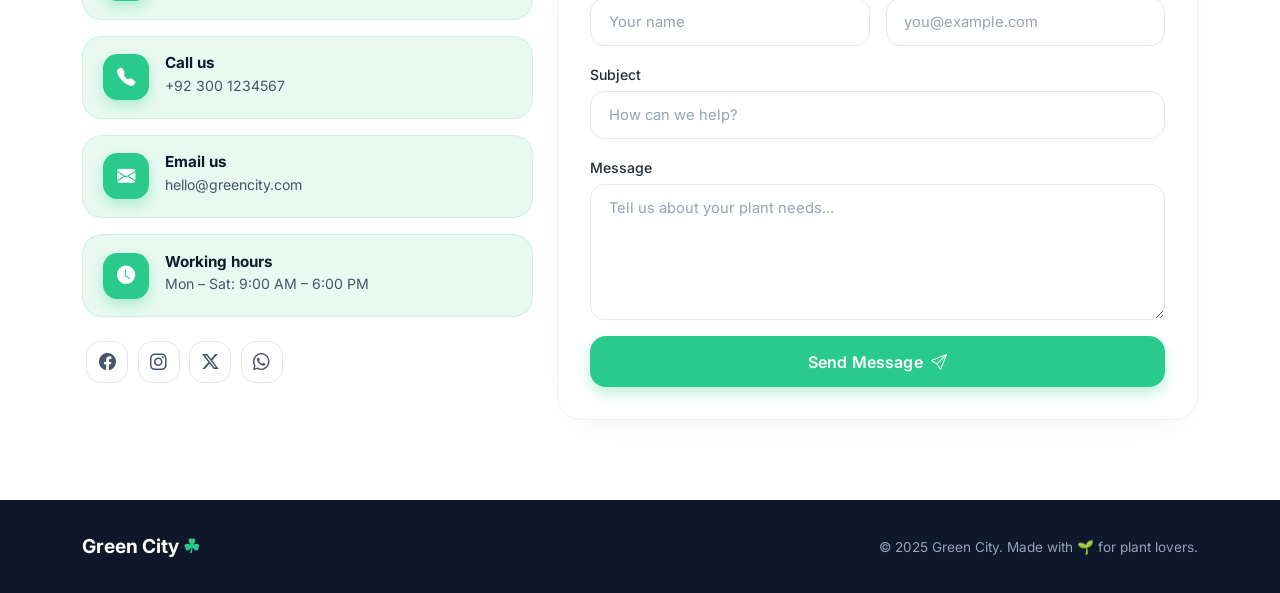
==== commit 3aefc053: "las" ====
--- a/pages/dashboard.html
+++ b/pages/dashboard.html
@@ -59,7 +59,7 @@
          ============================================ -->
     <section id="home" class="dashboard-section dashboard-home">
         <div class="container">
-            <div class="row align-items-center g-5">
+            <div class="row align-items-center g-4 g-lg-5">
                 <div class="col-lg-6" data-animate="fade-up">
                     <span class="dashboard-badge">
                         <i class="bi bi-flower1 me-1"></i> Welcome to Green City
@@ -70,7 +70,7 @@
                     <p class="dashboard-hero-sub">
                         Discover a curated collection of beautiful, easy-to-care-for plants. We help you turn any space into a green sanctuary — one plant at a time.
                     </p>
-                    <div class="d-flex flex-wrap gap-3 mt-4">
+                    <div class="dashboard-hero-actions">
                         <a href="#services" class="btn-signup dashboard-cta">
                             Explore Plants <i class="bi bi-arrow-right-short ms-1"></i>
                         </a>
@@ -78,7 +78,7 @@
                             Learn More
                         </a>
                     </div>
-                    <div class="d-flex flex-wrap gap-4 mt-5">
+                    <div class="dashboard-stats">
                         <div class="dashboard-stat">
                             <h3>500+</h3>
                             <p>Plant varieties</p>
@@ -438,23 +438,55 @@
 
     <!-- DASHBOARD JS -->
     <script>
+        const navbar = document.getElementById('mainNavbar');
+        const navMenu = document.getElementById('navMenu');
+
+        // Height of the closed navbar header – measured before the mobile
+        // menu can expand it, so in-page links land exactly under the bar.
+        let navbarOffset = navbar ? navbar.offsetHeight : 0;
+
+        window.addEventListener('resize', () => {
+            if (!navMenu || !navMenu.classList.contains('show')) {
+                navbarOffset = navbar ? navbar.offsetHeight : 0;
+            }
+        });
+
+        function scrollToTarget(target) {
+            const top = target.getBoundingClientRect().top + window.pageYOffset - (navbarOffset + 12);
+            window.scrollTo({ top: Math.max(top, 0), behavior: 'smooth' });
+        }
+
+        function closeMobileMenu() {
+            if (window.bootstrap && navMenu && navMenu.classList.contains('show')) {
+                bootstrap.Collapse.getOrCreateInstance(navMenu).hide();
+            }
+        }
+
+        // Fonts can change the header height after first paint
+        window.addEventListener('load', () => {
+            if (!navMenu || !navMenu.classList.contains('show')) {
+                navbarOffset = navbar ? navbar.offsetHeight : 0;
+            }
+        });
+
         document.querySelectorAll('a[href^="#"]').forEach(anchor => {
             anchor.addEventListener('click', function (e) {
                 const targetId = this.getAttribute('href');
-                if (targetId === '#') return;
+                if (!targetId || targetId === '#') return;
                 const target = document.querySelector(targetId);
-                if (target) {
-                    e.preventDefault();
-                    const offset = 80;
-                    const top = target.getBoundingClientRect().top + window.pageYOffset - offset;
-                    window.scrollTo({ top, behavior: 'smooth' });
-
-                    const navbarCollapse = document.getElementById('navMenu');
-                    if (navbarCollapse.classList.contains('show')) {
-                        new bootstrap.Collapse(navbarCollapse).hide();
-                    }
-                }
+                if (!target) return;
+
+                e.preventDefault();
+                closeMobileMenu();
+                scrollToTarget(target);
             });
+        });
+
+        // Tapping outside the open mobile menu closes it
+        document.addEventListener('click', (e) => {
+            if (navMenu && navMenu.classList.contains('show') && !e.target.closest('#mainNavbar')) {
+                closeMobileMenu();
+            }
         });
 
         const sections = document.querySelectorAll('section[id]');
@@ -478,35 +510,39 @@
             });
         }
 
-        window.addEventListener('scroll', setActiveLink);
+        window.addEventListener('scroll', setActiveLink, { passive: true });
         window.addEventListener('load', setActiveLink);
 
-        const navbar = document.getElementById('mainNavbar');
         window.addEventListener('scroll', () => {
             if (window.pageYOffset > 20) {
                 navbar.classList.add('navbar-scrolled');
             } else {
                 navbar.classList.remove('navbar-scrolled');
             }
-        });
+        }, { passive: true });
 
         const animateEls = document.querySelectorAll('[data-animate]');
-        const observer = new IntersectionObserver((entries) => {
-            entries.forEach(entry => {
-                if (entry.isIntersecting) {
-                    const delay = entry.target.dataset.delay || 0;
-                    setTimeout(() => {
-                        entry.target.classList.add('animated');
-                    }, delay);
-                    observer.unobserve(entry.target);
-                }
+
+        if ('IntersectionObserver' in window) {
+            const observer = new IntersectionObserver((entries) => {
+                entries.forEach(entry => {
+                    if (entry.isIntersecting) {
+                        const delay = entry.target.dataset.delay || 0;
+                        setTimeout(() => {
+                            entry.target.classList.add('animated');
+                        }, delay);
+                        observer.unobserve(entry.target);
+                    }
+                });
+            }, { threshold: 0.12, rootMargin: '0px 0px -40px 0px' });
+
+            animateEls.forEach(el => {
+                el.classList.add('animate-init');
+                observer.observe(el);
             });
-        }, { threshold: 0.15 });
-
-        animateEls.forEach(el => {
-            el.classList.add('animate-init');
-            observer.observe(el);
-        });
+        } else {
+            animateEls.forEach(el => el.classList.add('animated'));
+        }
     </script>
 
 </body>
--- a/css/style.css
+++ b/css/style.css
@@ -1218,4 +1218,350 @@
     height: 40px;
     font-size: 1rem;
   }
+}
+/* ============================================
+   MOBILE RESPONSIVENESS FIXES – Dashboard
+   ============================================ */
+
+/* Fixed navbar should never cover a section after an in-page jump */
+.dashboard-section {
+  scroll-margin-top: 4.5rem;
+}
+
+/* Long words / emails can't push the layout sideways */
+.dashboard-body {
+  overflow-wrap: break-word;
+}
+
+/* Balanced headings – avoids a single orphaned word on phones */
+.dashboard-hero-title,
+.dashboard-section-title,
+.dashboard-about-heading {
+  text-wrap: balance;
+}
+
+.dashboard-hero-sub,
+.dashboard-section-sub,
+.dashboard-about-text,
+.dashboard-contact-item p {
+  text-wrap: pretty;
+}
+
+/* Keep the brand highlight above the section background */
+.text-brand {
+  isolation: isolate;
+}
+
+/* ---- Hero actions & stats ---- */
+.dashboard-hero-actions {
+  display: flex;
+  flex-wrap: wrap;
+  gap: 0.75rem;
+  margin-top: 1.5rem;
+}
+
+.dashboard-hero-actions .dashboard-cta,
+.dashboard-hero-actions .dashboard-cta-outline {
+  display: inline-flex;
+  align-items: center;
+  justify-content: center;
+  min-height: 3rem;
+  margin: 0;
+}
+
+.dashboard-stats {
+  display: flex;
+  flex-wrap: wrap;
+  gap: 1rem 2rem;
+  margin-top: 2rem;
+}
+
+.dashboard-stats .dashboard-stat {
+  min-width: 0;
+}
+
+/* Comfortable tap targets on touch screens */
+.dashboard-nav-link,
+.dashboard-nav-btn,
+.dashboard-plant-btn,
+.dashboard-contact-social a {
+  -webkit-tap-highlight-color: transparent;
+}
+
+/* Don't leave hover states stuck after a tap */
+@media (hover: none) {
+  .dashboard-plant-card:hover,
+  .dashboard-info-card:hover {
+    transform: none;
+  }
+
+  .dashboard-contact-item:hover {
+    transform: none;
+  }
+
+  .dashboard-plant-btn:hover {
+    transform: none;
+  }
+}
+
+/* ---- Tablet / mobile navbar ---- */
+@media (max-width: 991.98px) {
+  .dashboard-navbar {
+    padding: 0.55rem 0;
+  }
+
+  .dashboard-navbar .navbar-toggler {
+    border: 1px solid rgba(15, 23, 42, 0.12);
+    border-radius: 0.7rem;
+    padding: 0.45rem 0.55rem;
+  }
+
+  .dashboard-navbar .navbar-toggler:focus-visible {
+    outline: 2px solid var(--brand);
+    outline-offset: 2px;
+    box-shadow: none;
+  }
+
+  .dashboard-navbar .navbar-toggler-icon {
+    width: 1.25em;
+    height: 1.25em;
+  }
+
+  .dashboard-navbar .navbar-collapse {
+    background: #ffffff;
+    border: 1px solid rgba(40, 203, 139, 0.12);
+    border-radius: 1rem;
+    padding: 0.6rem;
+    margin-top: 0.6rem;
+    max-height: calc(100vh - 5rem);
+    overflow-y: auto;
+    box-shadow: 0 18px 40px -18px rgba(15, 23, 42, 0.35);
+  }
+
+  .dashboard-navbar .navbar-nav {
+    gap: 0.15rem;
+  }
+
+  .dashboard-navbar .navbar-nav .nav-item {
+    width: 100%;
+  }
+
+  .dashboard-nav-link {
+    padding: 0.7rem 0.9rem !important;
+  }
+
+  .dashboard-nav-link.active::after {
+    display: none;
+  }
+
+  .dashboard-navbar .nav-item.ms-lg-3 {
+    margin-left: 0 !important;
+    margin-top: 0.25rem;
+  }
+
+  .dashboard-nav-btn {
+    display: block;
+    width: 100%;
+    text-align: center;
+    padding: 0.7rem 1rem;
+  }
+
+  /* Slide-in animations would add sideways overflow on narrow screens */
+  [data-animate="fade-left"].animate-init,
+  [data-animate="fade-right"].animate-init {
+    transform: translateY(24px);
+  }
+}
+
+/* ---- Phones ---- */
+@media (max-width: 767.98px) {
+  .dashboard-section {
+    padding: 4.75rem 0 3rem;
+  }
+
+  .dashboard-home {
+    padding-top: 5.25rem;
+    padding-bottom: 2.5rem;
+  }
+
+  .dashboard-hero-title {
+    font-size: clamp(1.75rem, 8.2vw, 2.05rem);
+    line-height: 1.2;
+    margin-bottom: 1rem;
+  }
+
+  .dashboard-hero-sub {
+    font-size: 1rem;
+    line-height: 1.65;
+  }
+
+  .dashboard-section-title {
+    font-size: clamp(1.55rem, 7vw, 2rem);
+  }
+
+  .dashboard-section-sub {
+    font-size: 0.95rem;
+  }
+
+  .dashboard-about-heading {
+    font-size: 1.35rem;
+  }
+
+  .dashboard-about-text {
+    font-size: 0.94rem;
+    line-height: 1.7;
+  }
+
+  .dashboard-hero-visual {
+    height: 230px;
+    margin-top: 0.5rem;
+  }
+
+  .dashboard-hero-circle {
+    width: 210px;
+    height: 210px;
+  }
+
+  .dashboard-hero-icon {
+    font-size: 4.5rem;
+  }
+
+  /* iOS Safari zooms the page when a focused field is under 16px */
+  .form-control,
+  .dashboard-contact-form .form-control {
+    font-size: 16px;
+  }
+}
+
+@supports (min-height: 100svh) {
+  @media (max-width: 767.98px) {
+    .dashboard-home {
+      min-height: 100svh;
+    }
+  }
+}
+
+/* ---- Small phones ---- */
+@media (max-width: 575.98px) {
+  .dashboard-hero-actions {
+    display: grid;
+    grid-template-columns: 1fr 1fr;
+    gap: 0.6rem;
+    margin-top: 1.35rem;
+  }
+
+  .dashboard-hero-actions .dashboard-cta,
+  .dashboard-hero-actions .dashboard-cta-outline {
+    width: 100%;
+    padding-left: 0.75rem;
+    padding-right: 0.75rem;
+    font-size: 0.95rem;
+  }
+
+  .dashboard-stats {
+    justify-content: space-between;
+    gap: 0.75rem;
+    margin-top: 1.6rem;
+  }
+
+  .dashboard-stat h3 {
+    font-size: 1.4rem;
+  }
+
+  .dashboard-stat p {
+    font-size: 0.78rem;
+  }
+
+  .dashboard-info-card {
+    padding: 1.1rem 0.75rem;
+    border-radius: 1rem;
+  }
+
+  .dashboard-info-card i {
+    font-size: 1.5rem;
+    margin-bottom: 0.5rem;
+  }
+
+  .dashboard-info-card h4 {
+    font-size: 0.92rem;
+  }
+
+  .dashboard-info-card p {
+    font-size: 0.76rem;
+  }
+
+  .dashboard-plant-img {
+    height: 150px;
+  }
+
+  .dashboard-plant-body {
+    padding: 1.15rem 1.15rem 1.25rem;
+  }
+
+  .dashboard-plant-body h4 {
+    font-size: 1.05rem;
+  }
+
+  .dashboard-plant-body p {
+    font-size: 0.86rem;
+  }
+
+  .dashboard-plant-btn {
+    padding: 0.55rem 0.9rem;
+  }
+
+  .dashboard-contact-item {
+    padding: 0.9rem 1rem;
+    gap: 0.8rem;
+    border-radius: 1rem;
+  }
+
+  .dashboard-contact-form {
+    padding: 1.15rem;
+    border-radius: 1.25rem;
+  }
+
+  .dashboard-footer {
+    padding: 1.75rem 0 calc(1.75rem + env(safe-area-inset-bottom));
+    text-align: center;
+  }
+
+  .dashboard-footer .d-flex {
+    flex-direction: column;
+    gap: 0.5rem !important;
+    justify-content: center !important;
+  }
+
+  .dashboard-brand-footer {
+    justify-content: center;
+  }
+}
+
+/* ---- Very small phones (iPhone SE etc.) ---- */
+@media (max-width: 359.98px) {
+  .dashboard-hero-actions {
+    display: flex;
+    flex-direction: column;
+  }
+
+  .dashboard-hero-title {
+    font-size: 1.65rem;
+  }
+
+  .dashboard-stat h3 {
+    font-size: 1.25rem;
+  }
+
+  .dashboard-stat p {
+    font-size: 0.72rem;
+  }
+
+  .dashboard-plant-body {
+    padding: 1rem;
+  }
+
+  .dashboard-contact-icon {
+    width: 38px;
+    height: 38px;
+  }
 }
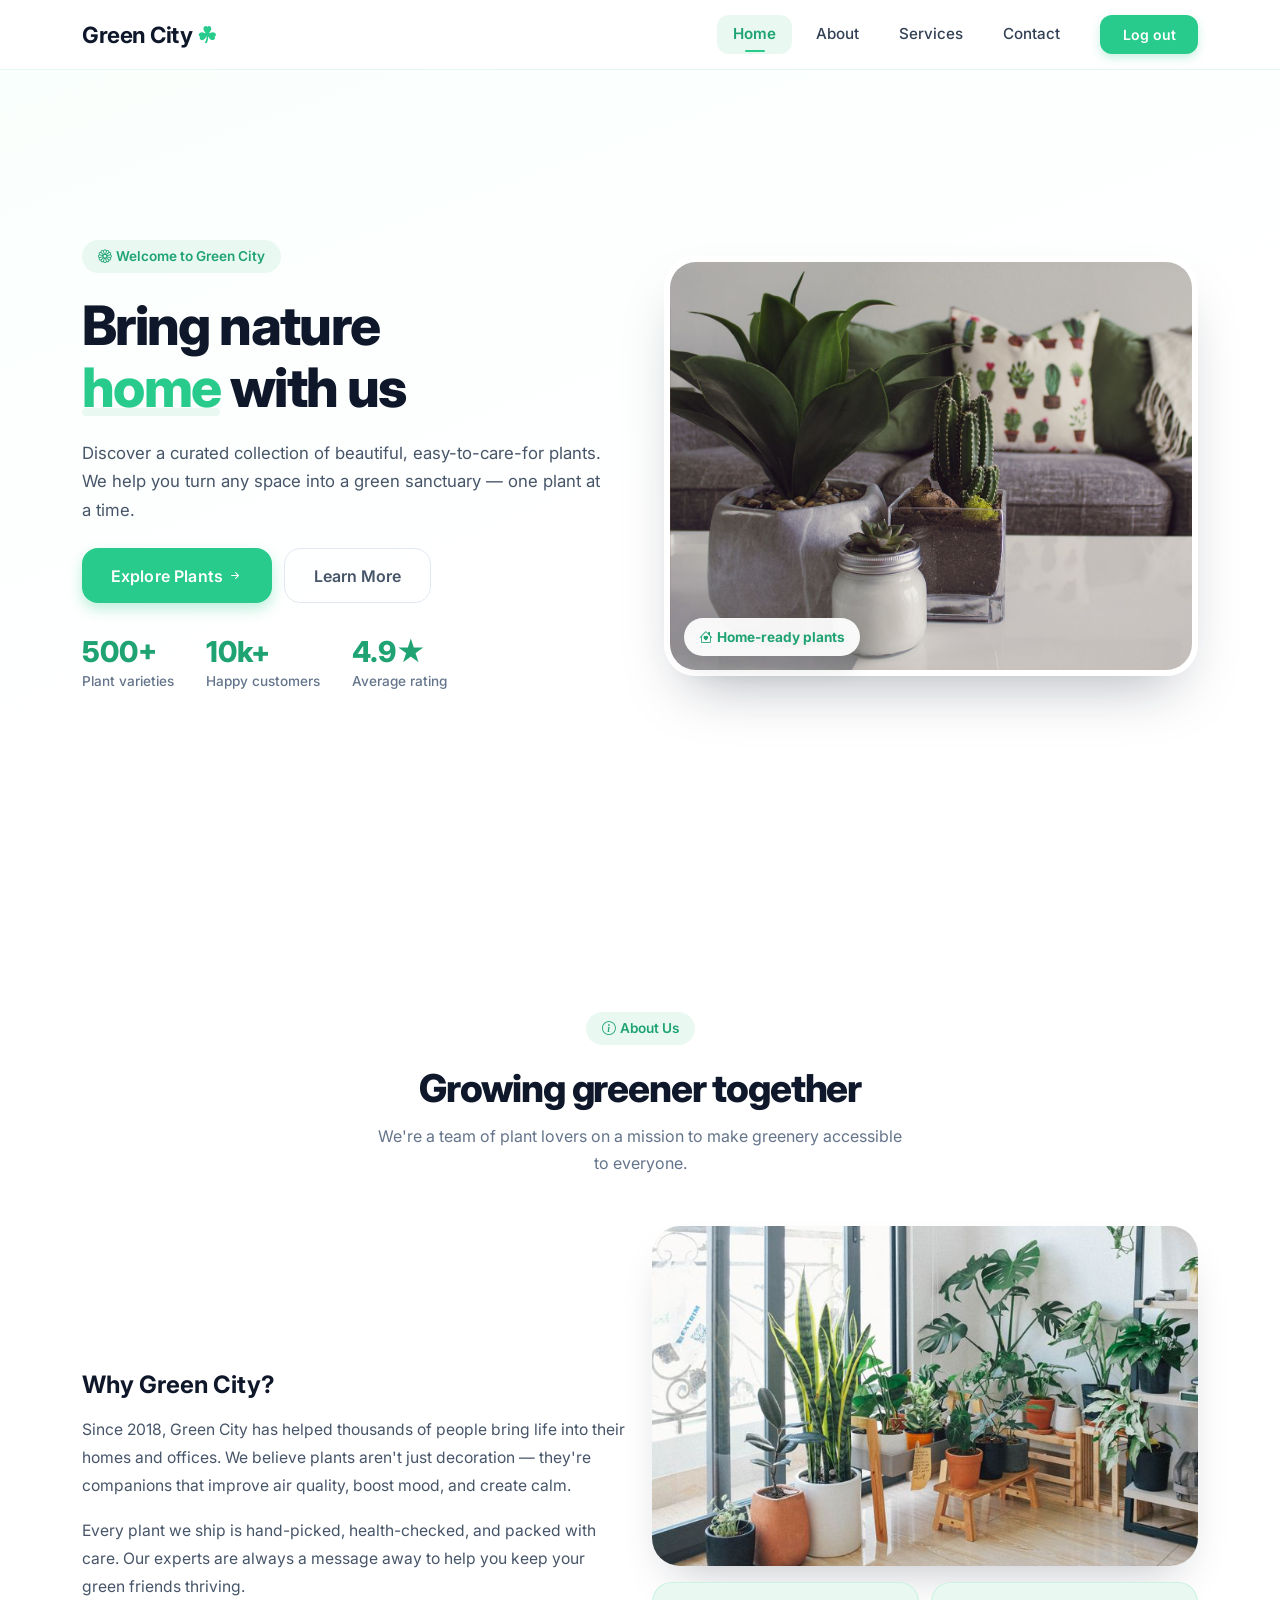
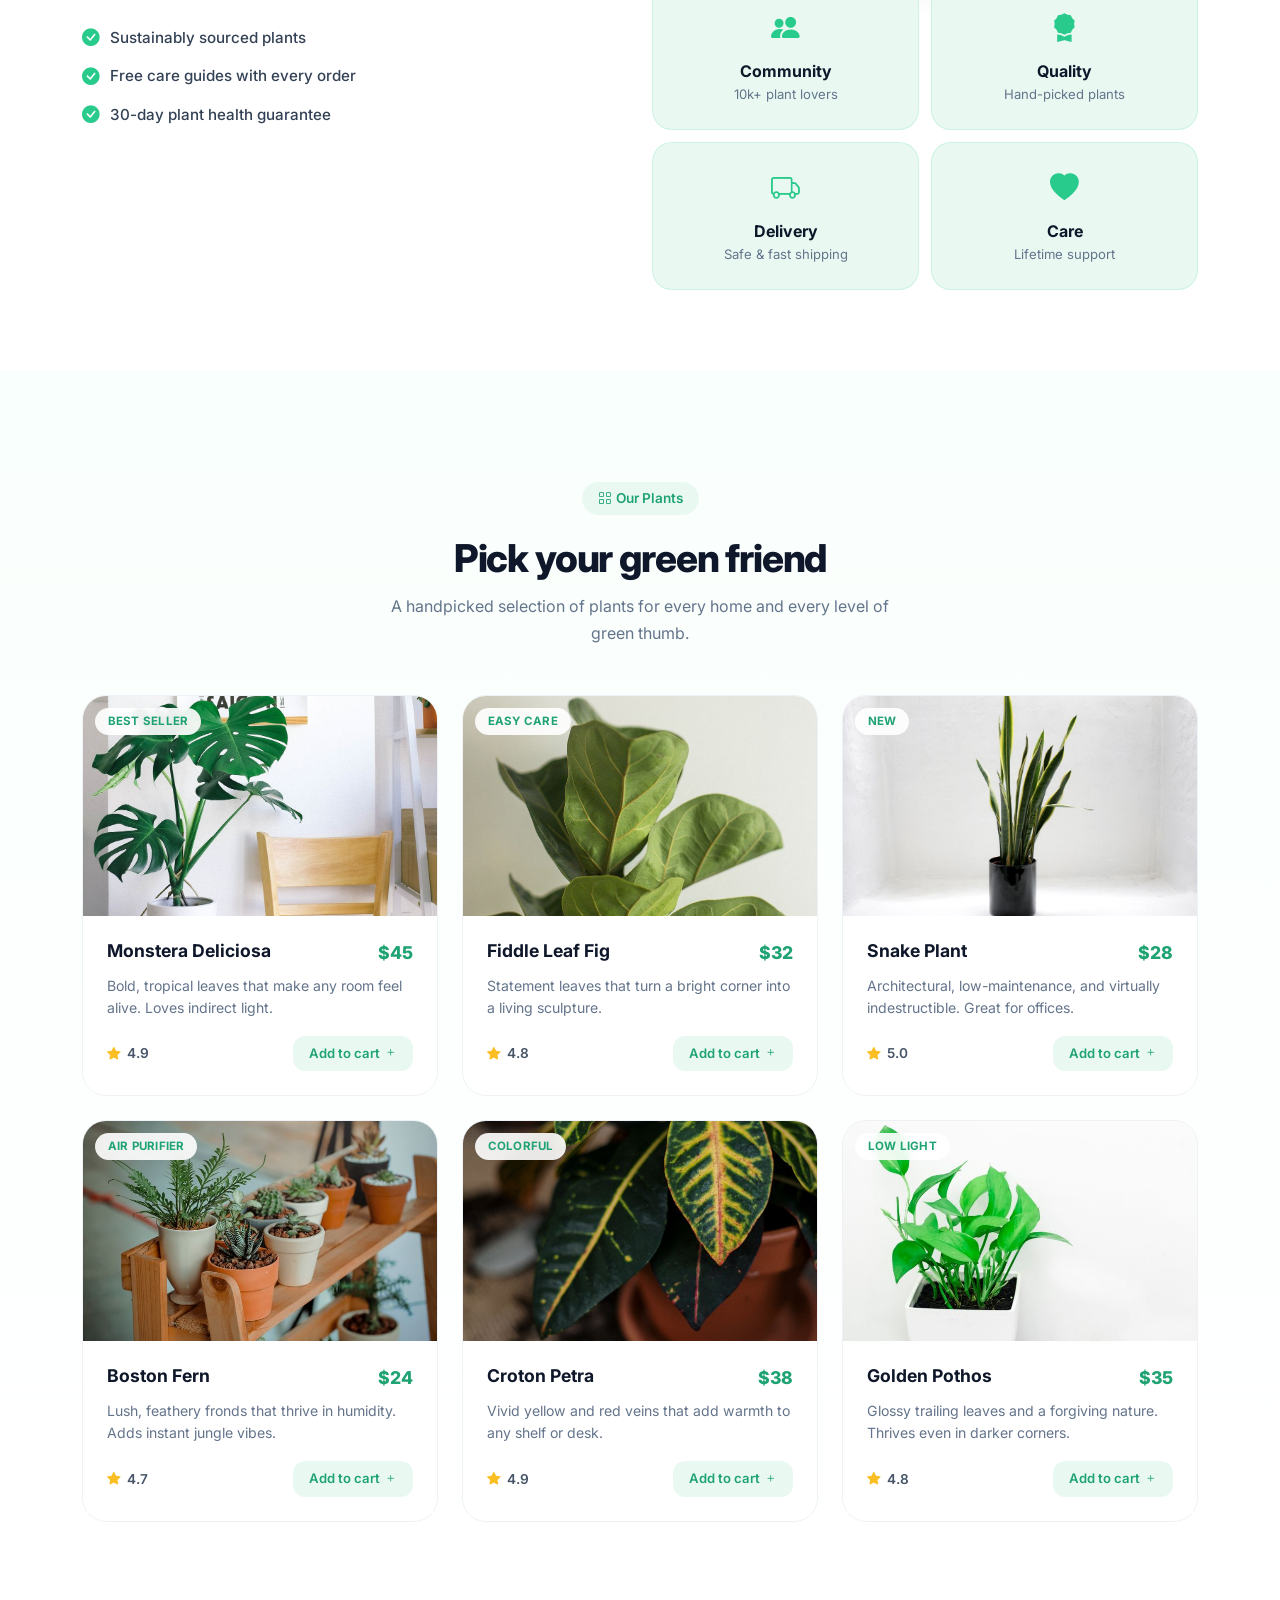
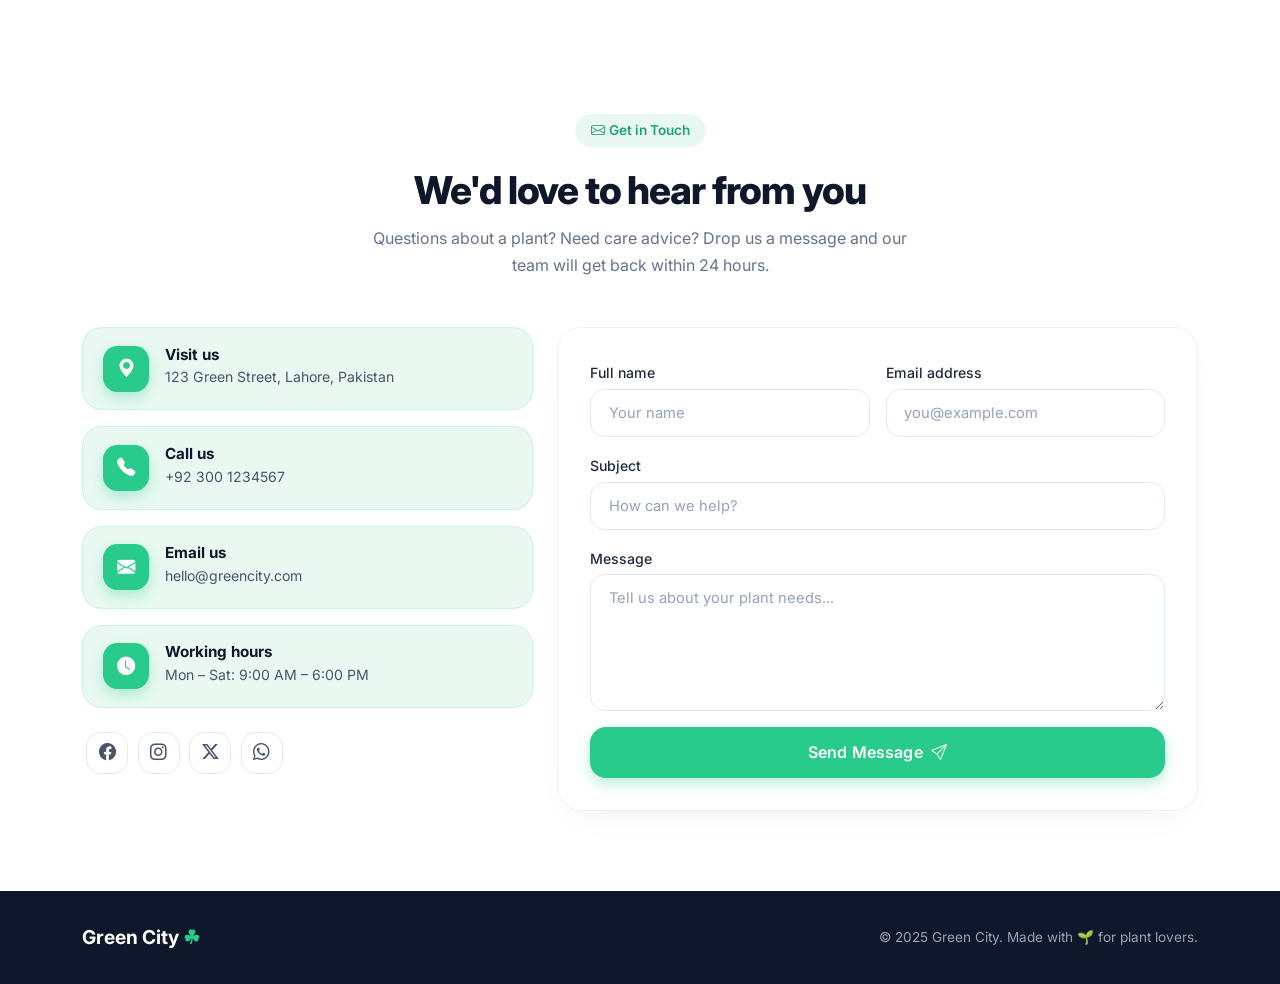
==== commit fb5549f0: "add images" ====
--- a/pages/dashboard.html
+++ b/pages/dashboard.html
@@ -96,10 +96,8 @@
 
                 <div class="col-lg-6 text-center" data-animate="fade-left">
                     <div class="dashboard-hero-visual">
-                        <div class="dashboard-hero-circle"></div>
-                        <i class="bi bi-tree-fill dashboard-hero-icon"></i>
-                        <i class="bi bi-flower2 dashboard-hero-icon-2"></i>
-                        <i class="bi bi-flower3 dashboard-hero-icon-3"></i>
+                        <img src="../images/hero-plant.jpg" alt="Indoor plants styled in a living room" class="dashboard-hero-photo">
+                        <span class="dashboard-hero-chip"><i class="bi bi-house-heart me-1"></i> Home-ready plants</span>
                     </div>
                 </div>
             </div>
@@ -138,29 +136,24 @@
                 </div>
 
                 <div class="col-lg-6" data-animate="fade-left">
-                    <div class="row g-3">
-                        <div class="col-6">
+                    <div class="dashboard-about-visual">
+                        <img src="../images/about-greenhouse.jpg" alt="A sunlit plant shop with tropical houseplants" class="dashboard-about-photo">
+                        <div class="dashboard-about-stats">
                             <div class="dashboard-info-card">
                                 <i class="bi bi-people-fill"></i>
                                 <h4>Community</h4>
                                 <p>10k+ plant lovers</p>
                             </div>
-                        </div>
-                        <div class="col-6">
                             <div class="dashboard-info-card">
                                 <i class="bi bi-award-fill"></i>
                                 <h4>Quality</h4>
                                 <p>Hand-picked plants</p>
                             </div>
-                        </div>
-                        <div class="col-6">
                             <div class="dashboard-info-card">
                                 <i class="bi bi-truck"></i>
                                 <h4>Delivery</h4>
                                 <p>Safe & fast shipping</p>
                             </div>
-                        </div>
-                        <div class="col-6">
                             <div class="dashboard-info-card">
                                 <i class="bi bi-heart-fill"></i>
                                 <h4>Care</h4>
@@ -193,7 +186,7 @@
                 <div class="col-md-6 col-lg-4" data-animate="fade-up">
                     <div class="dashboard-plant-card">
                         <div class="dashboard-plant-img">
-                            <i class="bi bi-tree-fill"></i>
+                            <img src="../images/monstera.jpg" alt="Monstera Deliciosa in a white pot">
                             <span class="dashboard-plant-tag">Best Seller</span>
                         </div>
                         <div class="dashboard-plant-body">
@@ -214,15 +207,15 @@
                 <div class="col-md-6 col-lg-4" data-animate="fade-up" data-delay="100">
                     <div class="dashboard-plant-card">
                         <div class="dashboard-plant-img">
-                            <i class="bi bi-flower1"></i>
+                            <img src="../images/fiddle-leaf.jpg" alt="Fiddle Leaf Fig with large green leaves">
                             <span class="dashboard-plant-tag">Easy Care</span>
                         </div>
                         <div class="dashboard-plant-body">
                             <div class="d-flex justify-content-between align-items-start">
-                                <h4>Peace Lily</h4>
+                                <h4>Fiddle Leaf Fig</h4>
                                 <span class="dashboard-plant-price">$32</span>
                             </div>
-                            <p>Elegant white blooms and air-purifying leaves. Perfect for beginners.</p>
+                            <p>Statement leaves that turn a bright corner into a living sculpture.</p>
                             <div class="d-flex justify-content-between align-items-center mt-3">
                                 <span class="dashboard-plant-rating"><i class="bi bi-star-fill"></i> 4.8</span>
                                 <a href="#" class="dashboard-plant-btn">Add to cart <i class="bi bi-plus"></i></a>
@@ -235,7 +228,7 @@
                 <div class="col-md-6 col-lg-4" data-animate="fade-up" data-delay="200">
                     <div class="dashboard-plant-card">
                         <div class="dashboard-plant-img">
-                            <i class="bi bi-flower2"></i>
+                            <img src="../images/snake-plant.jpg" alt="Snake plant in a black pot">
                             <span class="dashboard-plant-tag">New</span>
                         </div>
                         <div class="dashboard-plant-body">
@@ -256,7 +249,7 @@
                 <div class="col-md-6 col-lg-4" data-animate="fade-up">
                     <div class="dashboard-plant-card">
                         <div class="dashboard-plant-img">
-                            <i class="bi bi-flower3"></i>
+                            <img src="../images/boston-fern.jpg" alt="Boston fern on a wooden plant shelf">
                             <span class="dashboard-plant-tag">Air Purifier</span>
                         </div>
                         <div class="dashboard-plant-body">
@@ -277,15 +270,15 @@
                 <div class="col-md-6 col-lg-4" data-animate="fade-up" data-delay="100">
                     <div class="dashboard-plant-card">
                         <div class="dashboard-plant-img">
-                            <i class="bi bi-tree-fill"></i>
-                            <span class="dashboard-plant-tag">Pet Friendly</span>
+                            <img src="../images/croton.jpg" alt="Colorful croton plant in a terracotta pot">
+                            <span class="dashboard-plant-tag">Colorful</span>
                         </div>
                         <div class="dashboard-plant-body">
                             <div class="d-flex justify-content-between align-items-start">
-                                <h4>Calathea Orbifolia</h4>
+                                <h4>Croton Petra</h4>
                                 <span class="dashboard-plant-price">$38</span>
                             </div>
-                            <p>Striking striped leaves that fold at night. Non-toxic and safe for pets.</p>
+                            <p>Vivid yellow and red veins that add warmth to any shelf or desk.</p>
                             <div class="d-flex justify-content-between align-items-center mt-3">
                                 <span class="dashboard-plant-rating"><i class="bi bi-star-fill"></i> 4.9</span>
                                 <a href="#" class="dashboard-plant-btn">Add to cart <i class="bi bi-plus"></i></a>
@@ -298,15 +291,15 @@
                 <div class="col-md-6 col-lg-4" data-animate="fade-up" data-delay="200">
                     <div class="dashboard-plant-card">
                         <div class="dashboard-plant-img">
-                            <i class="bi bi-flower1"></i>
+                            <img src="../images/pothos.jpg" alt="Golden pothos plant in a white square pot">
                             <span class="dashboard-plant-tag">Low Light</span>
                         </div>
                         <div class="dashboard-plant-body">
                             <div class="d-flex justify-content-between align-items-start">
-                                <h4>ZZ Plant</h4>
+                                <h4>Golden Pothos</h4>
                                 <span class="dashboard-plant-price">$35</span>
                             </div>
-                            <p>Glossy leaves and a forgiving nature. Thrives even in the darkest corners.</p>
+                            <p>Glossy trailing leaves and a forgiving nature. Thrives even in darker corners.</p>
                             <div class="d-flex justify-content-between align-items-center mt-3">
                                 <span class="dashboard-plant-rating"><i class="bi bi-star-fill"></i> 4.8</span>
                                 <a href="#" class="dashboard-plant-btn">Add to cart <i class="bi bi-plus"></i></a>
@@ -441,33 +434,17 @@
         const navbar = document.getElementById('mainNavbar');
         const navMenu = document.getElementById('navMenu');
 
-        // Height of the closed navbar header – measured before the mobile
-        // menu can expand it, so in-page links land exactly under the bar.
-        let navbarOffset = navbar ? navbar.offsetHeight : 0;
-
-        window.addEventListener('resize', () => {
-            if (!navMenu || !navMenu.classList.contains('show')) {
-                navbarOffset = navbar ? navbar.offsetHeight : 0;
-            }
-        });
-
         function scrollToTarget(target) {
-            const top = target.getBoundingClientRect().top + window.pageYOffset - (navbarOffset + 12);
+            const offset = (navbar ? navbar.offsetHeight : 0) + 12;
+            const top = target.getBoundingClientRect().top + window.pageYOffset - offset;
             window.scrollTo({ top: Math.max(top, 0), behavior: 'smooth' });
         }
 
         function closeMobileMenu() {
-            if (window.bootstrap && navMenu && navMenu.classList.contains('show')) {
+            if (navMenu && navMenu.classList.contains('show')) {
                 bootstrap.Collapse.getOrCreateInstance(navMenu).hide();
             }
         }
-
-        // Fonts can change the header height after first paint
-        window.addEventListener('load', () => {
-            if (!navMenu || !navMenu.classList.contains('show')) {
-                navbarOffset = navbar ? navbar.offsetHeight : 0;
-            }
-        });
 
         document.querySelectorAll('a[href^="#"]').forEach(anchor => {
             anchor.addEventListener('click', function (e) {
--- a/css/style.css
+++ b/css/style.css
@@ -717,49 +717,36 @@
 /* ---- HERO VISUAL ---- */
 .dashboard-hero-visual {
   position: relative;
-  height: 360px;
+  height: auto;
   display: flex;
   align-items: center;
   justify-content: center;
 }
 
-.dashboard-hero-circle {
+.dashboard-hero-photo {
+  width: 100%;
+  max-width: 540px;
+  height: 420px;
+  object-fit: cover;
+  object-position: left center;
+  border-radius: 2rem;
+  box-shadow: 0 28px 60px -24px rgba(15, 23, 42, 0.35);
+  border: 6px solid #ffffff;
+}
+
+.dashboard-hero-chip {
   position: absolute;
-  width: 300px;
-  height: 300px;
-  border-radius: 50%;
-  background: radial-gradient(circle at 30% 30%, rgba(40, 203, 139, 0.15), rgba(40, 203, 139, 0.03));
-  border: 1.5px dashed rgba(40, 203, 139, 0.3);
-  animation: floatIcon 6s ease-in-out infinite;
-}
-
-.dashboard-hero-icon {
-  font-size: 8rem;
-  color: var(--brand);
-  position: relative;
-  z-index: 1;
-  filter: drop-shadow(0 20px 40px rgba(40, 203, 139, 0.25));
-  animation: floatIcon 4s ease-in-out infinite;
-}
-
-.dashboard-hero-icon-2 {
-  position: absolute;
-  top: 20%;
-  left: 15%;
-  font-size: 2rem;
-  color: var(--brand);
-  opacity: 0.5;
-  animation: floatIcon 5s ease-in-out 0.5s infinite;
-}
-
-.dashboard-hero-icon-3 {
-  position: absolute;
-  bottom: 20%;
-  right: 15%;
-  font-size: 2.5rem;
-  color: var(--brand);
-  opacity: 0.4;
-  animation: floatIcon 4.5s ease-in-out 1s infinite;
+  left: 1.25rem;
+  bottom: 1.25rem;
+  display: inline-flex;
+  align-items: center;
+  background: rgba(255, 255, 255, 0.94);
+  color: var(--brand-dark);
+  font-weight: 700;
+  font-size: 0.85rem;
+  padding: 0.55rem 0.95rem;
+  border-radius: 2rem;
+  box-shadow: 0 10px 24px rgba(15, 23, 42, 0.12);
 }
 
 /* ---- SECTION TITLES ---- */
@@ -813,6 +800,26 @@
 .dashboard-about-list li i {
   color: var(--brand);
   font-size: 1.1rem;
+}
+
+.dashboard-about-visual {
+  position: relative;
+}
+
+.dashboard-about-photo {
+  width: 100%;
+  height: 340px;
+  object-fit: cover;
+  object-position: center;
+  border-radius: 1.75rem;
+  box-shadow: 0 22px 48px -22px rgba(15, 23, 42, 0.3);
+}
+
+.dashboard-about-stats {
+  display: grid;
+  grid-template-columns: 1fr 1fr;
+  gap: 0.75rem;
+  margin-top: 1rem;
 }
 
 .dashboard-info-card {
@@ -871,22 +878,23 @@
 
 .dashboard-plant-img {
   position: relative;
-  height: 170px;
-  background: linear-gradient(135deg, #e9f9f2 0%, #d4f3e6 100%);
+  height: 220px;
+  background: #eef6f1;
   display: flex;
   align-items: center;
   justify-content: center;
   overflow: hidden;
 }
 
-.dashboard-plant-img i {
-  font-size: 4rem;
-  color: var(--brand);
-  transition: transform 0.4s ease;
-}
-
-.dashboard-plant-card:hover .dashboard-plant-img i {
-  transform: scale(1.15) rotate(-5deg);
+.dashboard-plant-img img {
+  width: 100%;
+  height: 100%;
+  object-fit: cover;
+  transition: transform 0.5s ease;
+}
+
+.dashboard-plant-card:hover .dashboard-plant-img img {
+  transform: scale(1.08);
 }
 
 .dashboard-plant-tag {
@@ -1023,17 +1031,8 @@
     text-align: center;
   }
 
-  .dashboard-hero-visual {
-    height: 280px;
-  }
-
-  .dashboard-hero-circle {
-    width: 220px;
-    height: 220px;
-  }
-
-  .dashboard-hero-icon {
-    font-size: 6rem;
+  .dashboard-hero-photo {
+    height: 320px;
   }
 }
 
@@ -1050,12 +1049,12 @@
     font-size: 1.4rem;
   }
 
-  .dashboard-hero-visual {
-    height: 220px;
-  }
-
-  .dashboard-hero-icon {
-    font-size: 5rem;
+  .dashboard-hero-photo {
+    height: 260px;
+  }
+
+  .dashboard-about-photo {
+    height: 240px;
   }
 }
 /* ============================================
@@ -1413,17 +1412,12 @@
   }
 
   .dashboard-hero-visual {
-    height: 230px;
     margin-top: 0.5rem;
   }
 
-  .dashboard-hero-circle {
-    width: 210px;
-    height: 210px;
-  }
-
-  .dashboard-hero-icon {
-    font-size: 4.5rem;
+  .dashboard-hero-photo {
+    height: 240px;
+    border-radius: 1.5rem;
   }
 
   /* iOS Safari zooms the page when a focused field is under 16px */
@@ -1444,8 +1438,7 @@
 /* ---- Small phones ---- */
 @media (max-width: 575.98px) {
   .dashboard-hero-actions {
-    display: grid;
-    grid-template-columns: 1fr 1fr;
+    flex-direction: column;
     gap: 0.6rem;
     margin-top: 1.35rem;
   }
@@ -1453,9 +1446,6 @@
   .dashboard-hero-actions .dashboard-cta,
   .dashboard-hero-actions .dashboard-cta-outline {
     width: 100%;
-    padding-left: 0.75rem;
-    padding-right: 0.75rem;
-    font-size: 0.95rem;
   }
 
   .dashboard-stats {
@@ -1472,6 +1462,10 @@
     font-size: 0.78rem;
   }
 
+  .dashboard-about-photo {
+    height: 210px;
+  }
+
   .dashboard-info-card {
     padding: 1.1rem 0.75rem;
     border-radius: 1rem;
@@ -1491,7 +1485,7 @@
   }
 
   .dashboard-plant-img {
-    height: 150px;
+    height: 190px;
   }
 
   .dashboard-plant-body {
@@ -1539,11 +1533,6 @@
 
 /* ---- Very small phones (iPhone SE etc.) ---- */
 @media (max-width: 359.98px) {
-  .dashboard-hero-actions {
-    display: flex;
-    flex-direction: column;
-  }
-
   .dashboard-hero-title {
     font-size: 1.65rem;
   }
